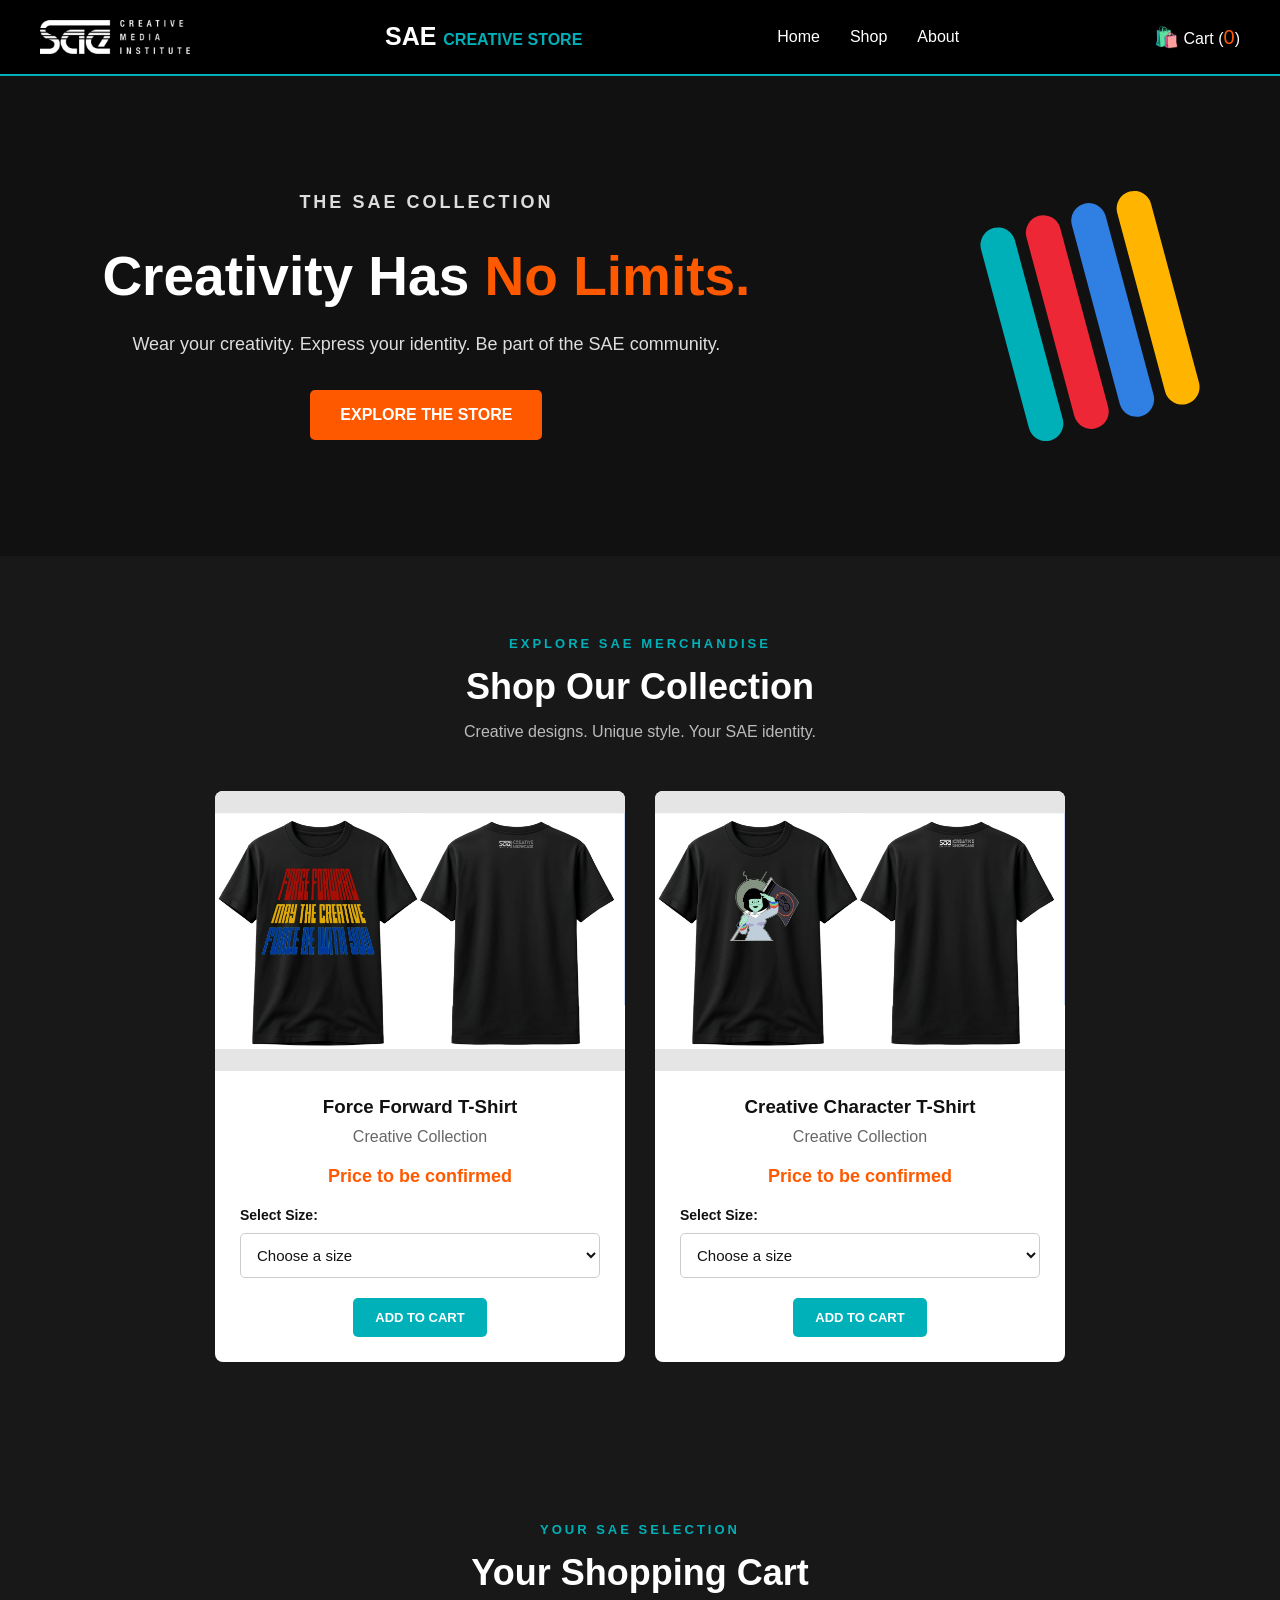
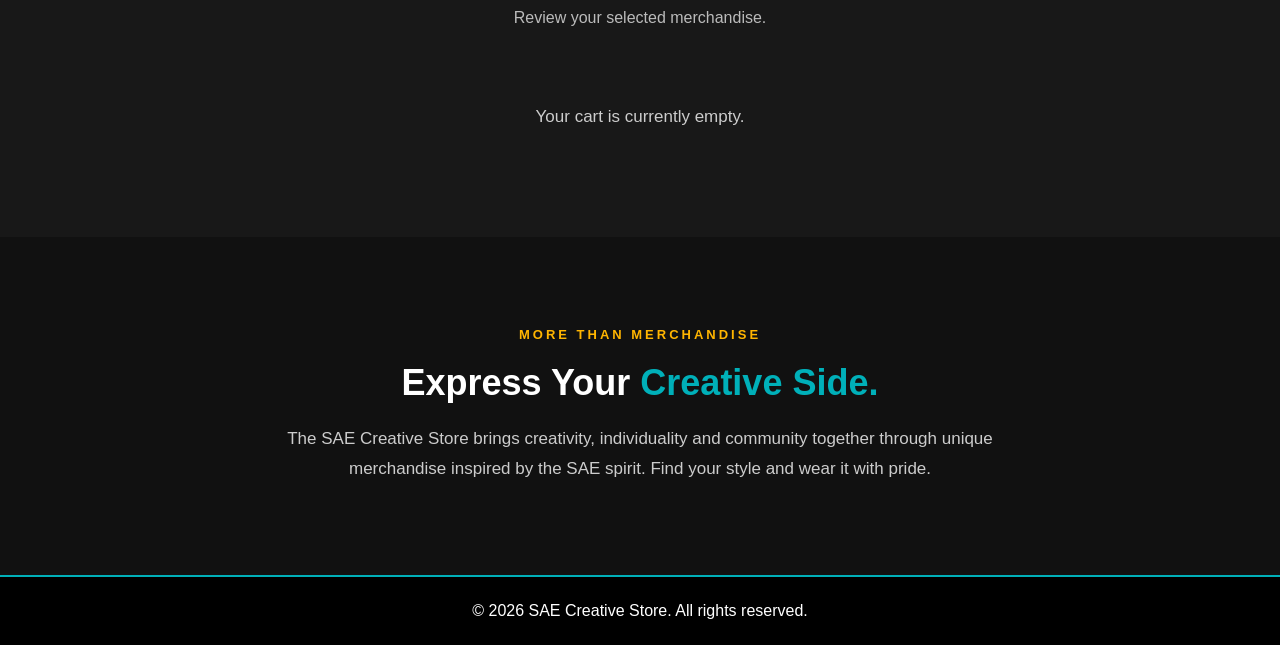
==== index.html @ e071b176 "Initial commit" ====
<!DOCTYPE html>
<html lang="en">
<head>
    <meta charset="UTF-8">
    <meta name="viewport" content="width=device-width, initial-scale=1.0">

    <title>SAE Creative Store</title>

    <link rel="stylesheet" href="style.css">
</head>

<body>

    
<header>
    <nav class="navbar">
        <img src="images/sae-logo.png" alt="SAE Institute Logo" class="sae-logo">

        <h1 class="logo">SAE <span>CREATIVE STORE</span></h1>

        <ul class="nav-links">
            <li><a href="#home">Home</a></li>
            <li><a href="#shop">Shop</a></li>
            <li><a href="#about">About</a></li>
        </ul>

        <div class="cart">
    <span>🛍️</span>
    <span>Cart (<span id="cart-count">0</span>)</span>
</div>

    </nav>
</header>


    <main>
                   
<section class="hero" id="home">

    <div class="hero-content">

        <p class="hero-tagline">THE SAE COLLECTION</p>

        <h2>Creativity Has <span>No Limits.</span></h2>

        <p class="hero-description">
            Wear your creativity. Express your identity.
            Be part of the SAE community.
        </p>

        <a href="#shop" class="shop-button">EXPLORE THE STORE</a>

    </div>

    <div class="hero-decoration">
        <div class="colour-block teal"></div>
        <div class="colour-block red"></div>
        <div class="colour-block blue"></div>
        <div class="colour-block yellow"></div>
    </div>

</section>


<section class="shop-section" id="shop">

    <div class="section-heading">
        <p>EXPLORE SAE MERCHANDISE</p>
        <h2>Shop Our Collection</h2>
        <span>Creative designs. Unique style. Your SAE identity.</span>
    </div>

    <div class="product-container">

        <div class="product-card">
            <div class="product-image">
                <img src="images/IMG-20261116-WA0070.jpg"
            alt="SAE Force Forward T-shirt front and back">
        </div>
            <div class="product-info">
                <h3>Force Forward T-Shirt</h3>
                <p>Creative Collection</p>
                <p class="product-price">Price to be confirmed</p>
                
        <label for="force-size">Select Size:</label>
        <select id="force-size" class="size-select">
    <option value="">Choose a size</option>
    <option value="XS">XS</option>
    <option value="S">S</option>
    <option value="M">M</option>
    <option value="L">L</option>
    <option value="XL">XL</option>
    <option value="XXL">XXL</option>
</select>

                <button class="product-button add-to-cart" data-product="Force Forward T-Shirt" data-price="250">
    ADD TO CART
</button>
                
             </div>
             
        </div>

        <div class="product-card">
           <div class="product-image">
             <img src="images/IMG-20261116-WA0068.jpg"
     alt="SAE Creative Character T-shirt front and back">
            </div>
            <div class="product-info">
                <h3>Creative Character T-Shirt</h3>
                <p>Creative Collection</p>
                <p class="product-price">Price to be confirmed</p>
                <label for="character-size">Select Size:</label>
<select id="character-size" class="size-select">
    <option value="">Choose a size</option>
    <option value="XS">XS</option>
    <option value="S">S</option>
    <option value="M">M</option>
    <option value="L">L</option>
    <option value="XL">XL</option>
    <option value="XXL">XXL</option>
</select>
    <button class="product-button add-to-cart" data-product="Creative Character T-Shirt" data-price="250">
    ADD TO CART
</button>
               
            </div>
        </div>

    </div>

</section>
<!-- Shopping Cart Section -->
<section class="cart-section" id="shopping-cart">

    <div class="section-heading">
        <p>YOUR SAE SELECTION</p>
        <h2>Your Shopping Cart</h2>
        <span>Review your selected merchandise.</span>
    </div>

    <div id="cart-items">
        <p class="empty-cart">Your cart is currently empty.</p>
    </div>

</section>

<section class="about-section" id="about">

    <div class="about-content">

        <p class="about-tagline">MORE THAN MERCHANDISE</p>

        <h2>Express Your <span>Creative Side.</span></h2>

        <p>
            The SAE Creative Store brings creativity,
            individuality and community together through
            unique merchandise inspired by the SAE spirit.
            Find your style and wear it with pride.
        </p>

    </div>

</section>

       </main>

    <footer>
        <p>&copy; 2026 SAE Creative Store. All rights reserved.</p>
    </footer>

    <script src="script.js"></script>

</body>
</html>
---- style.css ----
/* General page styling */
* {
    margin: 0;
    padding: 0;
    box-sizing: border-box;
}

body {
    background-color: #111111;
    color: #FFFFFF;
    font-family: Arial, sans-serif;
}

/* Website header */

/* Website navigation */
header {
    background-color: #000000;
    padding: 20px 40px;
    border-bottom: 2px solid #00b0b9;
}

.navbar {
    display: flex;
    justify-content: space-between;
    align-items: center;
}

.logo {
    color: #FFFFFF;
    font-size: 25px;
}

.logo span {
    color: #00b0b9;
    font-size: 16px;
}

.nav-links {
    display: flex;
    list-style: none;
    gap: 30px;
}

.nav-links a {
    color: #FFFFFF;
    text-decoration: none;
    font-size: 16px;
}

.nav-links a:hover {
    color: #ffb500;
}

.cart {
    color: #FFFFFF;
    cursor: pointer;
}

.cart span:first-child {
    color: #ff5900;
    font-size: 20px;
}


/* Main welcome section */
.hero {
    text-align: center;
    padding: 100px 20px;
    background-color: #111111;
}

.hero h2 {
    color: #FFFFFF;
    font-size: 42px;
    margin-bottom: 20px;
}

.hero p {
    color: #DDDDDD;
    font-size: 18px;
    margin-bottom: 30px;
}

/* Explore button */
.hero button {
    background-color: #ff5900;
    color: #FFFFFF;
    border: none;
    padding: 15px 30px;
    font-size: 16px;
    font-weight: bold;
    cursor: pointer;
    border-radius: 5px;
}

.hero button:hover {
    background-color: #ffb500;
    color: #111111;
}

/* Website footer */
footer {
    background-color: #000000;
    color: #FFFFFF;
    text-align: center;
    padding: 25px;
    border-top: 2px solid #00b0b9;
}

/* Hero banner */
.hero {
    min-height: 480px;
    display: flex;
    align-items: center;
    justify-content: space-between;
    padding: 80px 8%;
    background-color: #111111;
    overflow: hidden;
}

.hero-content {
    max-width: 650px;
    z-index: 1;
}

.hero-tagline {
    color: #00b0b9;
    font-weight: bold;
    letter-spacing: 3px;
    margin-bottom: 20px;
}

.hero h2 {
    font-size: 55px;
    line-height: 1.2;
    margin-bottom: 20px;
}

.hero h2 span {
    color: #ff5900;
}

.hero-description {
    color: #DDDDDD;
    font-size: 18px;
    line-height: 1.7;
    margin-bottom: 30px;
}

.shop-button {
    display: inline-block;
    background-color: #ff5900;
    color: #FFFFFF;
    text-decoration: none;
    padding: 16px 30px;
    border-radius: 5px;
    font-weight: bold;
    transition: 0.3s;
}

.shop-button:hover {
    background-color: #ffb500;
    color: #111111;
}

/* SAE colour decorations */
.hero-decoration {
    display: flex;
    gap: 12px;
    transform: rotate(-15deg);
}

.colour-block {
    width: 35px;
    height: 220px;
    border-radius: 20px;
}

.teal {
    background-color: #00b0b9;
}

.red {
    background-color: #ee2737;
}

.blue {
    background-color: #307fe2;
}

.yellow {
    background-color: #ffb500;
}

/* Shop collection section */
.shop-section {
    background-color: #181818;
    padding: 80px 8%;
}

.section-heading {
    text-align: center;
    margin-bottom: 50px;
}

.section-heading p {
    color: #00b0b9;
    font-size: 13px;
    font-weight: bold;
    letter-spacing: 3px;
    margin-bottom: 15px;
}

.section-heading h2 {
    color: #FFFFFF;
    font-size: 36px;
    margin-bottom: 15px;
}

.section-heading span {
    color: #BBBBBB;
}

/* Product layout */
.product-container {
    display: grid;
    grid-template-columns: repeat(2, 1fr);
    gap: 30px;
    max-width: 850px;
    margin: auto;
}

.product-card {
    background-color: #FFFFFF;
    border-radius: 8px;
    overflow: hidden;
    text-align: center;
    transition: transform 0.3s ease, box-shadow 0.3s ease;
}

.product-card:hover {
    transform: translateY(-8px);
    box-shadow: 0 12px 25px rgba(0, 177, 186, 0.2);
}

.product-image {
    background-color: #E5E5E5;
    height: 280px;
    display: flex;
    justify-content: center;
    align-items: center;
    color: #555555;
    font-weight: bold;
}

.product-info {
    padding: 25px;
}

.product-info h3 {
    color: #111111;
    margin-bottom: 10px;
}

.product-info p {
    color: #666666;
    margin-bottom: 20px;
}

.product-info .product-price {
    color: #ff5900;
    font-size: 18px;
    font-weight: bold;
    margin-bottom: 20px;
}

.product-button {
    display: inline-block;
    background-color: #00b1ba;
    color: #FFFFFF;
    padding: 12px 22px;
    text-decoration: none;
    border-radius: 5px;
    font-weight: bold;
    font-size: 13px;
    border: none;
    cursor: pointer;
}

.product-button:hover {
    background-color: #307fe2;
}

/* About section */
.about-section {
    background-color: #111111;
    padding: 90px 20px;
    text-align: center;
}

.about-content {
    max-width: 750px;
    margin: auto;
}

.about-tagline {
    color: #ffb500;
    font-size: 13px;
    font-weight: bold;
    letter-spacing: 3px;
    margin-bottom: 20px;
}

.about-content h2 {
    color: #FFFFFF;
    font-size: 36px;
    margin-bottom: 20px;
}

.about-content h2 span {
    color: #00b0b9;
}

.about-content p:last-child {
    color: #CCCCCC;
    font-size: 17px;
    line-height: 1.8;
}

/* Responsive design for tablets and mobile phones */

@media (max-width: 768px) {

    /* Navigation */
    header {
        padding: 20px;
    }

    .navbar {
        flex-direction: column;
        gap: 20px;
    }

    .nav-links {
        gap: 20px;
        flex-wrap: wrap;
        justify-content: center;
    }

    /* Welcome banner */
    .hero {
        flex-direction: column;
        text-align: center;
        padding: 60px 20px;
        gap: 40px;
    }

    .hero h2 {
        font-size: 38px;
    }

    .hero-decoration {
        transform: scale(0.7) rotate(-15deg);
    }

    /* Product collection */
    .product-container {
        grid-template-columns: 1fr;
        max-width: 450px;
    }

    .shop-section {
        padding: 60px 20px;
    }

    .section-heading h2 {
        font-size: 30px;
    }

    /* About section */
    .about-section {
        padding: 60px 20px;
    }

    .about-content h2 {
        font-size: 30px;
    }
}


/* Product photograph styling */
.product-image {
    overflow: hidden;
}

.product-image img {
    width: 100%;
    height: 100%;
    object-fit: contain;
    display: block;
    transition: transform 0.4s ease;
}

.product-card:hover .product-image img {
    transform: scale(1.05);
}
/* Product size selection */
.size-select {
    display: block;
    width: 100%;
    padding: 12px;
    margin-top: 10px;
    margin-bottom: 20px;
    border: 1px solid #CCCCCC;
    border-radius: 5px;
    background-color: #FFFFFF;
    color: #111111;
    font-size: 15px;
    cursor: pointer;
}

.product-info label {
    display: block;
    color: #111111;
    font-size: 14px;
    font-weight: bold;
    text-align: left;
}
/* Shopping Cart Section */
.cart-section {
    background-color: #181818;
    padding: 80px 8%;
    text-align: center;
}

#cart-items {
    max-width: 850px;
    margin: 0 auto;
}

.empty-cart {
    color: #CCCCCC;
    font-size: 17px;
    padding: 30px;
    text-align: center;
}

.cart-item {
    background-color: #FFFFFF;
    color: #111111;
    padding: 30px;
    margin: 0 auto 15px;
    border-radius: 8px;
    text-align: left;
    max-width: 750px;
    border-left: 5px solid #00b0b9;
}

.cart-item h3 {
    color: #00b0b9;
    margin-bottom: 12px;
}

.cart-item p {
    color: #555555;
    margin-bottom: 8px;
}
/* Shopping Cart Total */
.cart-total {
    max-width: 750px;
    margin: 25px auto 0;
    padding: 25px;
    background-color: #111111;
    border-left: 5px solid #ff5900;
    border-radius: 6px;
    text-align: center;
}

.cart-total h3 {
    color: #ff5900;
    font-size: 25px;
    font-weight: bold;
}
/* Quantity Controls */
.quantity-controls {
    display: flex;
    align-items: center;
    gap: 12px;
    margin: 15px 0;
}

.quantity-controls button {
    background-color: #00b0b9;
    color: #FFFFFF;
    border: none;
    padding: 8px 14px;
    border-radius: 4px;
    cursor: pointer;
    font-size: 18px;
}

/* Remove Button */
.remove-item {
    background-color: #00b0b9;
    color: #FFFFFF;
    border: none;
    padding: 10px 18px;
    border-radius: 4px;
    cursor: pointer;
    font-weight: bold;
}
/* Mobile Cart Styling */
@media (max-width: 600px) {
    .cart-section {
        padding: 50px 5%;
    }

    .cart-item {
        padding: 20px;
    }

    .quantity-controls {
        flex-wrap: wrap;
    }

    .cart-total {
        padding: 20px;
    }

    .cart-total h3 {
        font-size: 21px;
    }
}
/* Checkout Button */
.checkout-button {
    background-color: #ff5900;
    color: #FFFFFF;
    border: none;
    padding: 15px 30px;
    margin-top: 20px;
    border-radius: 5px;
    font-size: 16px;
    font-weight: bold;
    cursor: pointer;
    transition: background-color 0.3s ease;
}

.checkout-button:hover {
    background-color: #ee2737;
}
/* Checkout Page */
.checkout-section {
    max-width: 800px;
    margin: 50px auto;
    padding: 40px;
    background-color: #181818;
    border-radius: 8px;
}

.checkout-section h2 {
    color: #ff5900;
    text-align: center;
    margin-bottom: 15px;
}

.checkout-section > p {
    color: #CCCCCC;
    text-align: center;
    margin-bottom: 35px;
}

#checkout-form h3 {
    color: #00b0b9;
    margin-bottom: 20px;
}

#checkout-form label {
    display: block;
    color: #FFFFFF;
    margin-bottom: 8px;
}

#checkout-form input {
    width: 100%;
    padding: 13px;
    margin-bottom: 22px;
    border: 1px solid #555555;
    border-radius: 5px;
    background-color: #FFFFFF;
    color: #111111;
    font-size: 16px;
    box-sizing: border-box;
}
#checkout-form select {
    width: 100%;
    padding: 13px;
    margin-bottom: 22px;
    border: 1px solid #555555;
    border-radius: 5px;
    background-color: #FFFFFF;
    color: #111111;
    font-size: 16px;
    box-sizing: border-box;
}
/* Order Summary */
.order-summary {
    background-color: #111111;
    padding: 25px;
    margin-top: 35px;
    border-left: 5px solid #00b0b9;
    border-radius: 6px;
}

.order-summary h3 {
    color: #ff5900;
    margin-bottom: 20px;
}

#checkout-items p {
    color: #FFFFFF;
    padding: 12px 0;
    border-bottom: 1px solid #444444;
    line-height: 1.6;
}

#checkout-total {
    text-align: right;
    margin-top: 25px;
    color: #00b0b9;
}
/* Place Order Button */
.place-order-button {
    display: block;
    width: 100%;
    background-color: #ff5900;
    color: #FFFFFF;
    border: none;
    padding: 16px;
    margin-top: 25px;
    border-radius: 5px;
    font-size: 17px;
    font-weight: bold;
    cursor: pointer;
    transition: background-color 0.3s ease;
}

.place-order-button:hover {
    background-color: #ee2737;
}
/* Back to Store Link */
.back-to-store {
    display: inline-block;
    color: #00b0b9;
    text-decoration: none;
    font-weight: bold;
    margin-bottom: 25px;
    transition: color 0.3s ease;
}

.back-to-store:hover {
    color: #ff5900;
    text-decoration: underline;
}
/* Mobile Checkout Styling */
@media (max-width: 600px) {

    .checkout-section {
        margin: 25px 5%;
        padding: 25px 18px;
    }

    .checkout-section h2 {
        font-size: 25px;
    }

    .checkout-section > p {
        font-size: 14px;
    }

    #checkout-form h3 {
        font-size: 19px;
    }

    #checkout-items p {
        font-size: 14px;
        overflow-wrap: anywhere;
    }

    #checkout-total {
        font-size: 20px;
    }

    .place-order-button {
        padding: 14px;
        font-size: 16px;
    }
}
/* Order Confirmation Page */
.confirmation-section {
    max-width: 750px;
    margin: 80px auto;
    padding: 50px 35px;
    background-color: #181818;
    border-radius: 8px;
    text-align: center;
    border-top: 5px solid #00b0b9;
}

.confirmation-section h2 {
    color: #ff5900;
    font-size: 30px;
    margin-bottom: 25px;
}

.confirmation-message {
    color: #FFFFFF;
    font-size: 20px;
    margin-bottom: 20px;
}

.confirmation-section p {
    color: #CCCCCC;
    line-height: 1.7;
}

/* Confirmed Order Summary */
.confirmed-order {
    background-color: #111111;
    padding: 25px;
    margin-top: 35px;
    border-left: 5px solid #00b0b9;
    border-radius: 6px;
    text-align: left;
}

.confirmed-order h3 {
    color: #ff5900;
    margin-bottom: 20px;
}

#confirmed-items p {
    color: #FFFFFF;
    padding: 12px 0;
    border-bottom: 1px solid #444444;
    line-height: 1.6;
}

#confirmed-total {
    text-align: right;
    margin-top: 25px;
    color: #00b0b9;
}
/* SAE Institute Logo */
.sae-logo {
    width: 150px;
    height: auto;
    display: block;
}
/* Shared header branding */
.header-brand {
    display: flex;
    align-items: center;
    justify-content: flex-start;
    gap: 30px;
    text-align: left;
}

.header-brand .sae-logo {
    width: 130px;
    height: auto;
    flex-shrink: 0;
}

.header-brand h1 {
    margin-bottom: 8px;
}

.header-brand p {
    margin: 0;
}
.header-brand > div {
    flex: 1;
    text-align: center;
}
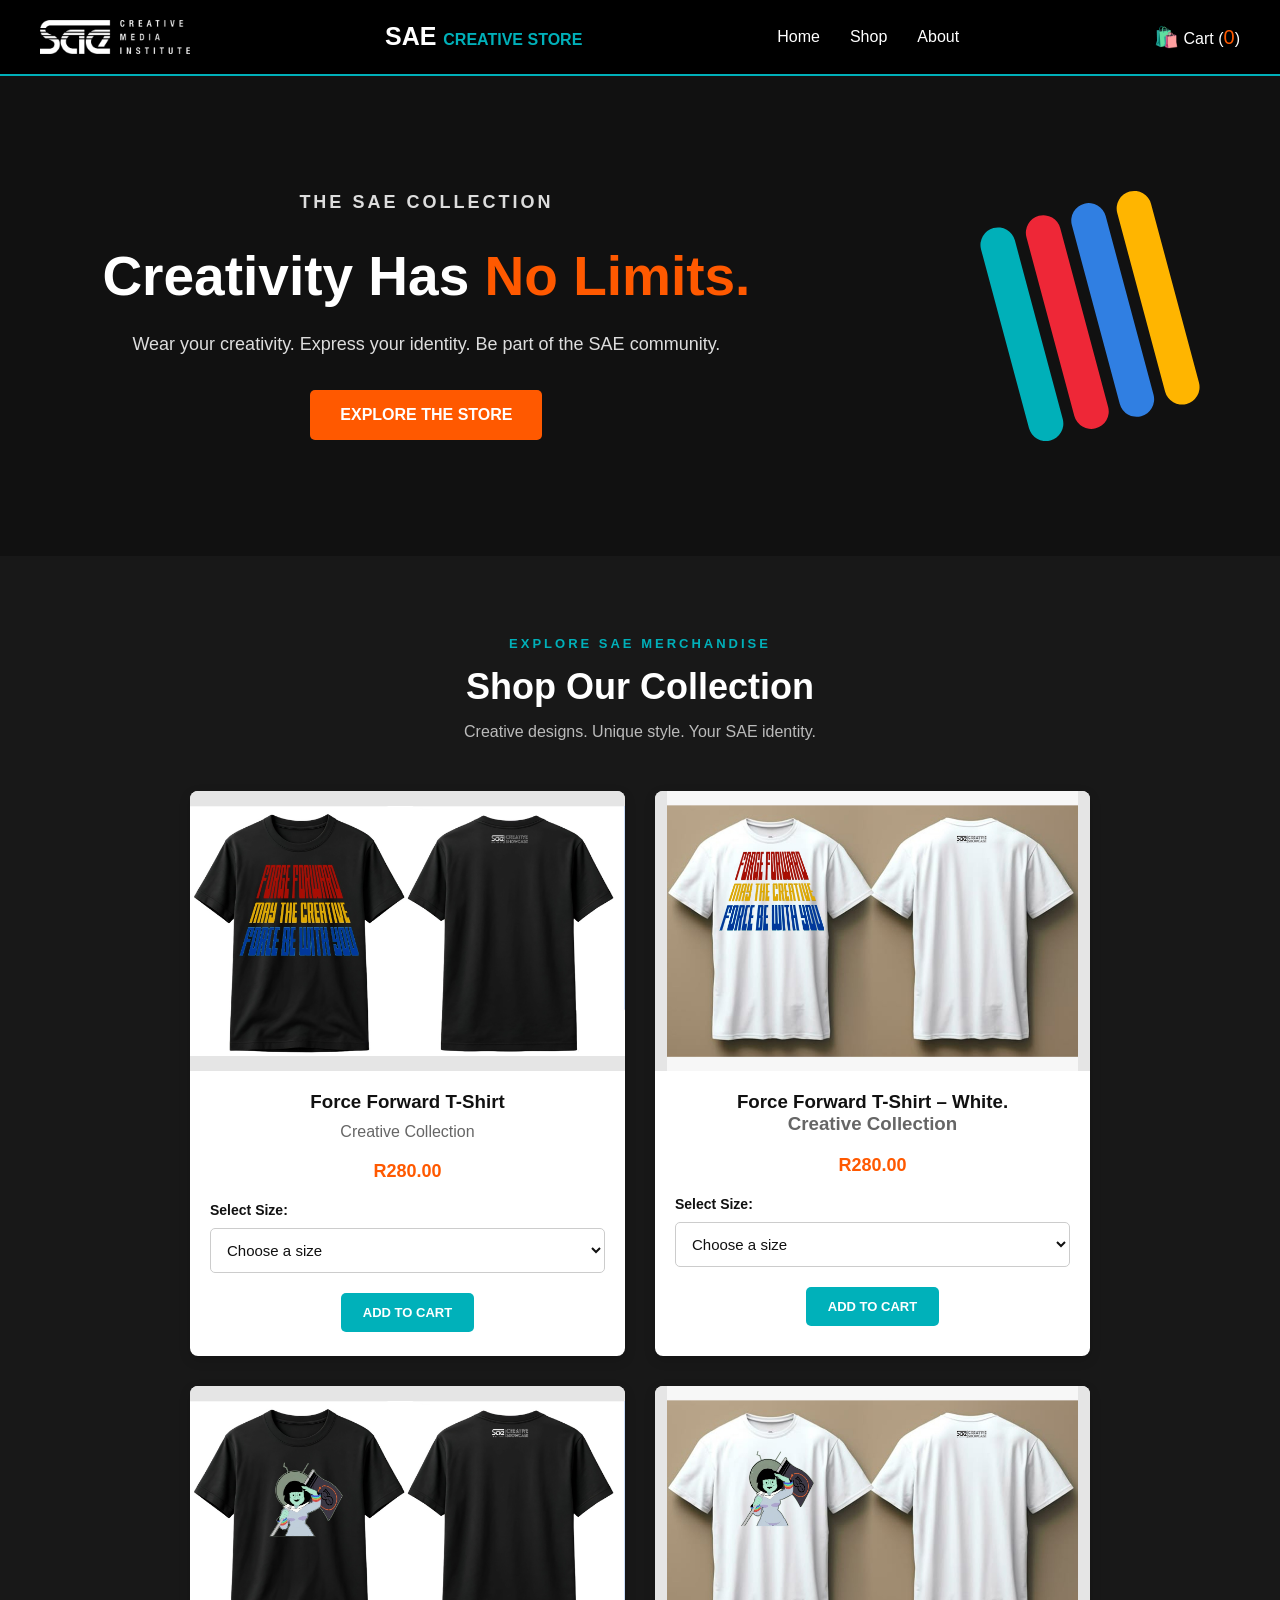
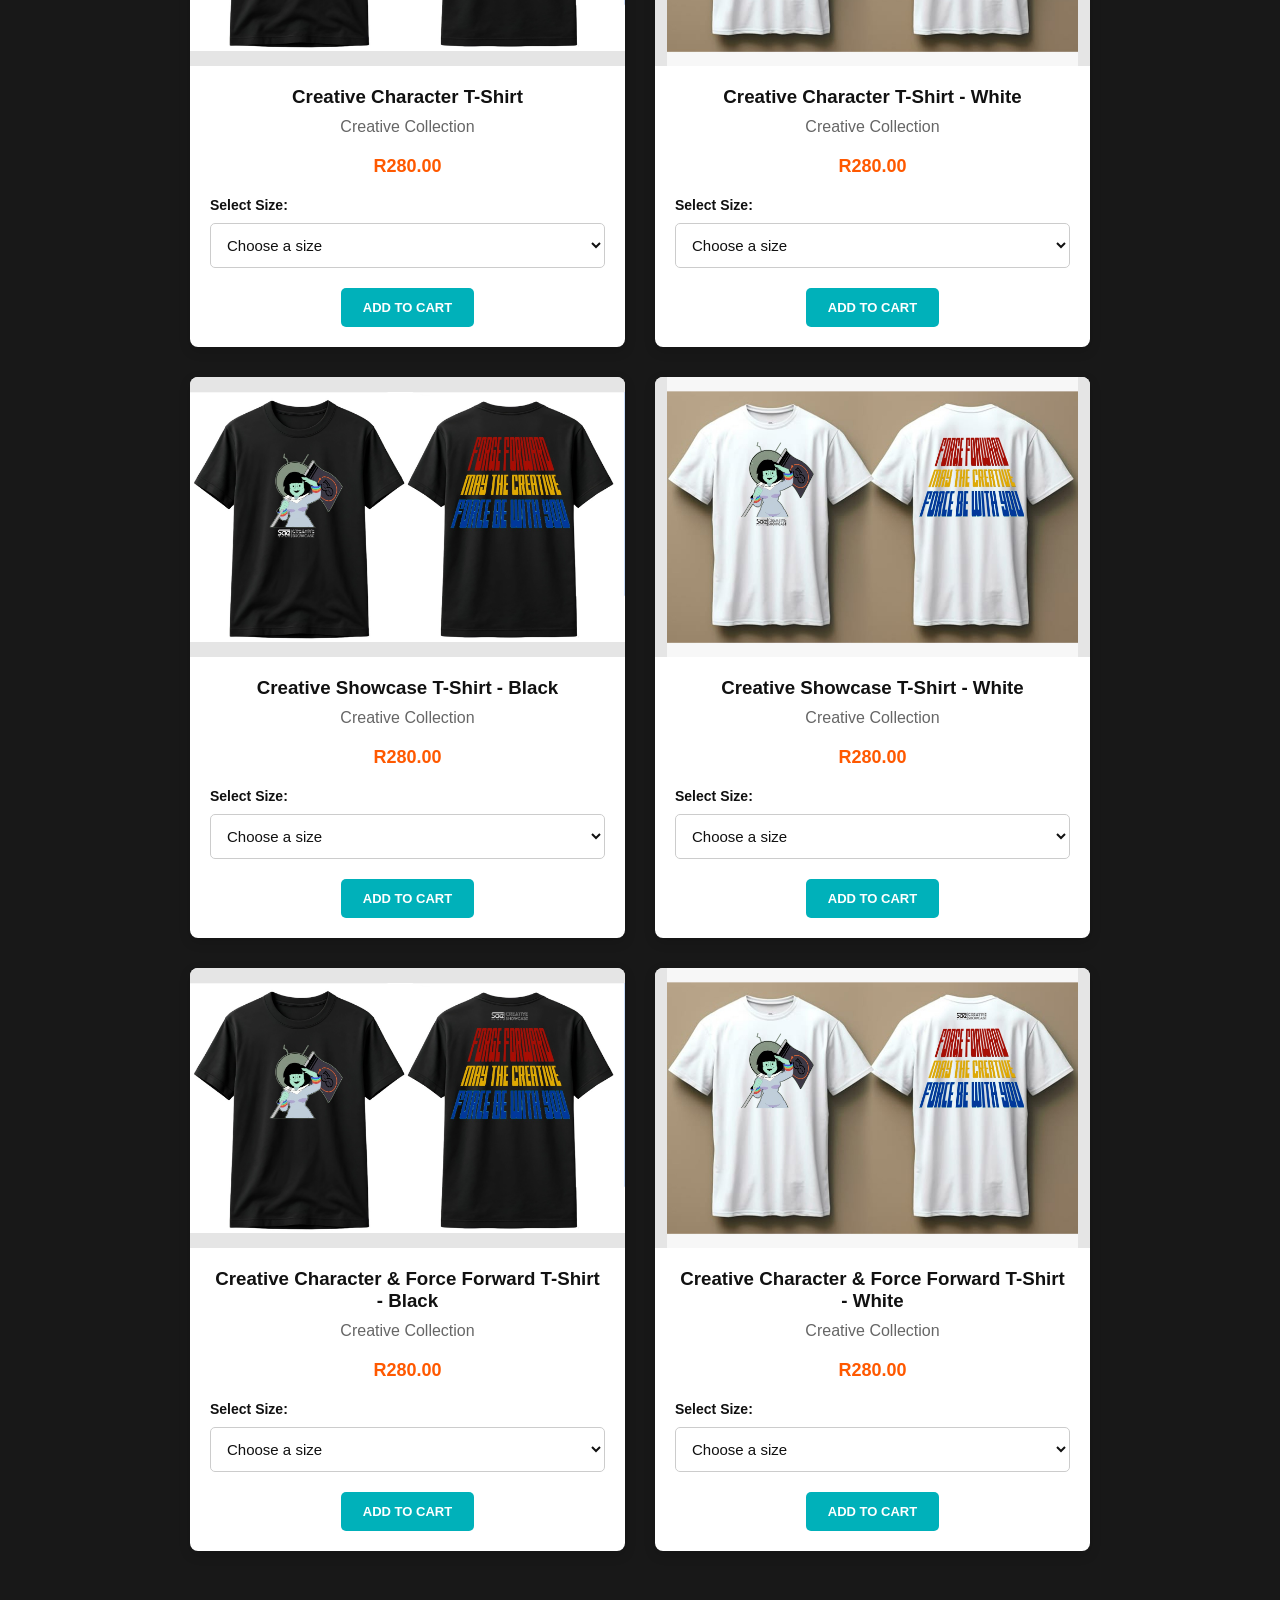
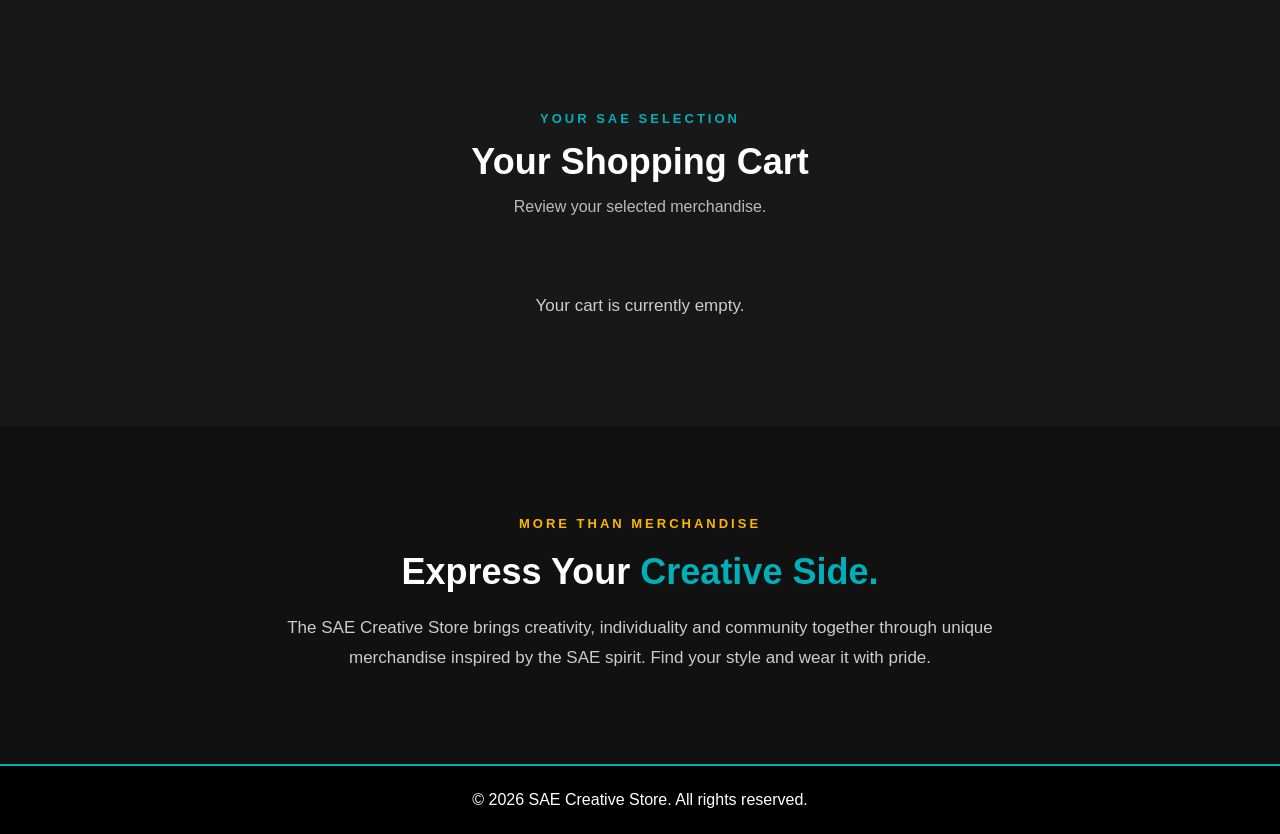
==== commit 95b8eaf4: "Update store products and layout" ====
--- a/index.html
+++ b/index.html
@@ -81,7 +81,7 @@
             <div class="product-info">
                 <h3>Force Forward T-Shirt</h3>
                 <p>Creative Collection</p>
-                <p class="product-price">Price to be confirmed</p>
+                <p class="product-price">R280.00</p>
                 
         <label for="force-size">Select Size:</label>
         <select id="force-size" class="size-select">
@@ -94,7 +94,7 @@
     <option value="XXL">XXL</option>
 </select>
 
-                <button class="product-button add-to-cart" data-product="Force Forward T-Shirt" data-price="250">
+                <button class="product-button add-to-cart" data-product="Force Forward T-Shirt" data-price="280">
     ADD TO CART
 </button>
                 
@@ -103,6 +103,39 @@
         </div>
 
         <div class="product-card">
+            <div class="product-image">
+                <img src="images/force-forward-white.jpg"
+            alt="SAE Force Forward T-shirt white front and back">
+            </div>
+
+            <div class="product-info">
+                <h3>Force Forward T-Shirt – White.
+                <p>Creative Collection</p>
+                <p class="product-price">R280.00</p>
+                
+        <label for="force-white-size">Select Size:</label>
+<select id="force-white-size" class="size-select">
+    <option value="">Choose a size</option>
+    <option value="XS">XS</option>
+    <option value="S">S</option>
+    <option value="M">M</option>
+    <option value="L">L</option>
+    <option value="XL">XL</option>
+    <option value="XXL">XXL</option>
+</select>
+
+               <button class="product-button add-to-cart"
+    data-product="Force Forward T-Shirt - White"
+    data-price="280">
+    ADD TO CART
+</button>
+                
+             </div>
+             
+        </div>
+
+
+        <div class="product-card">
            <div class="product-image">
              <img src="images/IMG-20261116-WA0068.jpg"
      alt="SAE Creative Character T-shirt front and back">
@@ -110,7 +143,7 @@
             <div class="product-info">
                 <h3>Creative Character T-Shirt</h3>
                 <p>Creative Collection</p>
-                <p class="product-price">Price to be confirmed</p>
+                <p class="product-price">R280.00</p>
                 <label for="character-size">Select Size:</label>
 <select id="character-size" class="size-select">
     <option value="">Choose a size</option>
@@ -121,7 +154,147 @@
     <option value="XL">XL</option>
     <option value="XXL">XXL</option>
 </select>
-    <button class="product-button add-to-cart" data-product="Creative Character T-Shirt" data-price="250">
+    <button class="product-button add-to-cart" data-product="Creative Character T-Shirt" data-price="280">
+    ADD TO CART
+</button>
+               
+            </div>
+        </div>
+
+        <div class="product-card">
+           <div class="product-image">
+             <img src="images/creative-character-white.jpg"
+     alt="SAE Creative Character T-shirt white front and back">
+            </div>
+            <div class="product-info">
+                <h3>Creative Character T-Shirt - White</h3>
+                <p>Creative Collection</p>
+                <p class="product-price">R280.00</p>
+               <label for="character-white-size">Select Size:</label>
+<select id="character-white-size" class="size-select">
+    <option value="">Choose a size</option>
+    <option value="XS">XS</option>
+    <option value="S">S</option>
+    <option value="M">M</option>
+    <option value="L">L</option>
+    <option value="XL">XL</option>
+    <option value="XXL">XXL</option>
+</select>
+    <button class="product-button add-to-cart"
+    data-product="Creative Character T-Shirt - White"
+    data-price="280">
+    ADD TO CART
+</button>
+               
+            </div>
+        </div>
+
+        <div class="product-card">
+           <div class="product-image">
+             <img src="images/IMG-20261116-WA0069.jpg"
+     alt="SAE Creative Showcase T-shirt black front and back">
+            </div>
+            <div class="product-info">
+                <h3>Creative Showcase T-Shirt - Black</h3>
+                <p>Creative Collection</p>
+                <p class="product-price">R280.00</p>
+              <label for="showcase-black-size">Select Size:</label>
+<select id="showcase-black-size" class="size-select">
+    <option value="">Choose a size</option>
+    <option value="XS">XS</option>
+    <option value="S">S</option>
+    <option value="M">M</option>
+    <option value="L">L</option>
+    <option value="XL">XL</option>
+    <option value="XXL">XXL</option>
+</select>
+    <button class="product-button add-to-cart"
+    data-product="Creative Showcase T-Shirt - Black"
+    data-price="280">
+    ADD TO CART
+</button>
+               
+            </div>
+        </div>
+
+         <div class="product-card">
+           <div class="product-image">
+             <img src="images/creative-showcase-white.jpg"
+     alt="SAE Creative Showcase T-shirt white front and back">
+            </div>
+            <div class="product-info">
+                <h3>Creative Showcase T-Shirt - White</h3>
+                <p>Creative Collection</p>
+                <p class="product-price">R280.00</p>
+             <label for="showcase-white-size">Select Size:</label>
+<select id="showcase-white-size" class="size-select">
+    <option value="">Choose a size</option>
+    <option value="XS">XS</option>
+    <option value="S">S</option>
+    <option value="M">M</option>
+    <option value="L">L</option>
+    <option value="XL">XL</option>
+    <option value="XXL">XXL</option>
+</select>
+    <button class="product-button add-to-cart"
+    data-product="Creative Showcase T-Shirt - White"
+    data-price="280">
+    ADD TO CART
+</button>
+               
+            </div>
+        </div>
+
+ <div class="product-card">
+           <div class="product-image">
+             <img src="images/IMG-20261116-WA0071.jpg"
+     alt="SAE Creative Character and Force Forward T-shirt black front and back">
+            </div>
+            <div class="product-info">
+                <h3>Creative Character &amp; Force Forward T-Shirt - Black</h3>
+                <p>Creative Collection</p>
+                <p class="product-price">R280.00</p>
+              <label for="character-force-black-size">Select Size:</label>
+<select id="character-force-black-size" class="size-select">
+    <option value="">Choose a size</option>
+    <option value="XS">XS</option>
+    <option value="S">S</option>
+    <option value="M">M</option>
+    <option value="L">L</option>
+    <option value="XL">XL</option>
+    <option value="XXL">XXL</option>
+</select>
+    <button class="product-button add-to-cart"
+    data-product="Creative Character & Force Forward T-Shirt - Black"
+    data-price="280">
+    ADD TO CART
+</button>
+               
+            </div>
+        </div>
+
+        <div class="product-card">
+           <div class="product-image">
+             <img src="images/character-force-white.jpg"
+     alt="SAE Creative Character and Force Forward T-shirt white front and back">
+            </div>
+            <div class="product-info">
+               <h3>Creative Character &amp; Force Forward T-Shirt - White</h3>
+                <p>Creative Collection</p>
+                <p class="product-price">R280.00</p>
+             <label for="character-force-white-size">Select Size:</label>
+<select id="character-force-white-size" class="size-select">
+    <option value="">Choose a size</option>
+    <option value="XS">XS</option>
+    <option value="S">S</option>
+    <option value="M">M</option>
+    <option value="L">L</option>
+    <option value="XL">XL</option>
+    <option value="XXL">XXL</option>
+</select>
+    <button class="product-button add-to-cart"
+    data-product="Creative Character & Force Forward T-Shirt - White"
+    data-price="280">
     ADD TO CART
 </button>
                
--- a/style.css
+++ b/style.css
@@ -228,7 +228,7 @@
     display: grid;
     grid-template-columns: repeat(2, 1fr);
     gap: 30px;
-    max-width: 850px;
+    max-width: 900px;
     margin: auto;
 }
 
@@ -238,6 +238,7 @@
     overflow: hidden;
     text-align: center;
     transition: transform 0.3s ease, box-shadow 0.3s ease;
+    box-shadow: 0 4px 12px rgba(0, 0, 0, 0.15);
 }
 
 .product-card:hover {
@@ -256,7 +257,7 @@
 }
 
 .product-info {
-    padding: 25px;
+    padding: 20px;
 }
 
 .product-info h3 {
@@ -582,7 +583,7 @@
     margin-bottom: 8px;
 }
 
-#checkout-form input {
+#checkout-form input:not([type="radio"]) {
     width: 100%;
     padding: 13px;
     margin-bottom: 22px;
@@ -784,3 +785,19 @@
     flex: 1;
     text-align: center;
 }
+
+/* Payment option alignment */
+.payment-option {
+    display: flex;
+    align-items: center;
+    gap: 10px;
+    margin-bottom: 12px;
+}
+
+.payment-option input[type="radio"] {
+    display: inline-block;
+    width: auto;
+    flex: 0 0 auto;
+    margin: 0;
+    vertical-align: middle;
+}
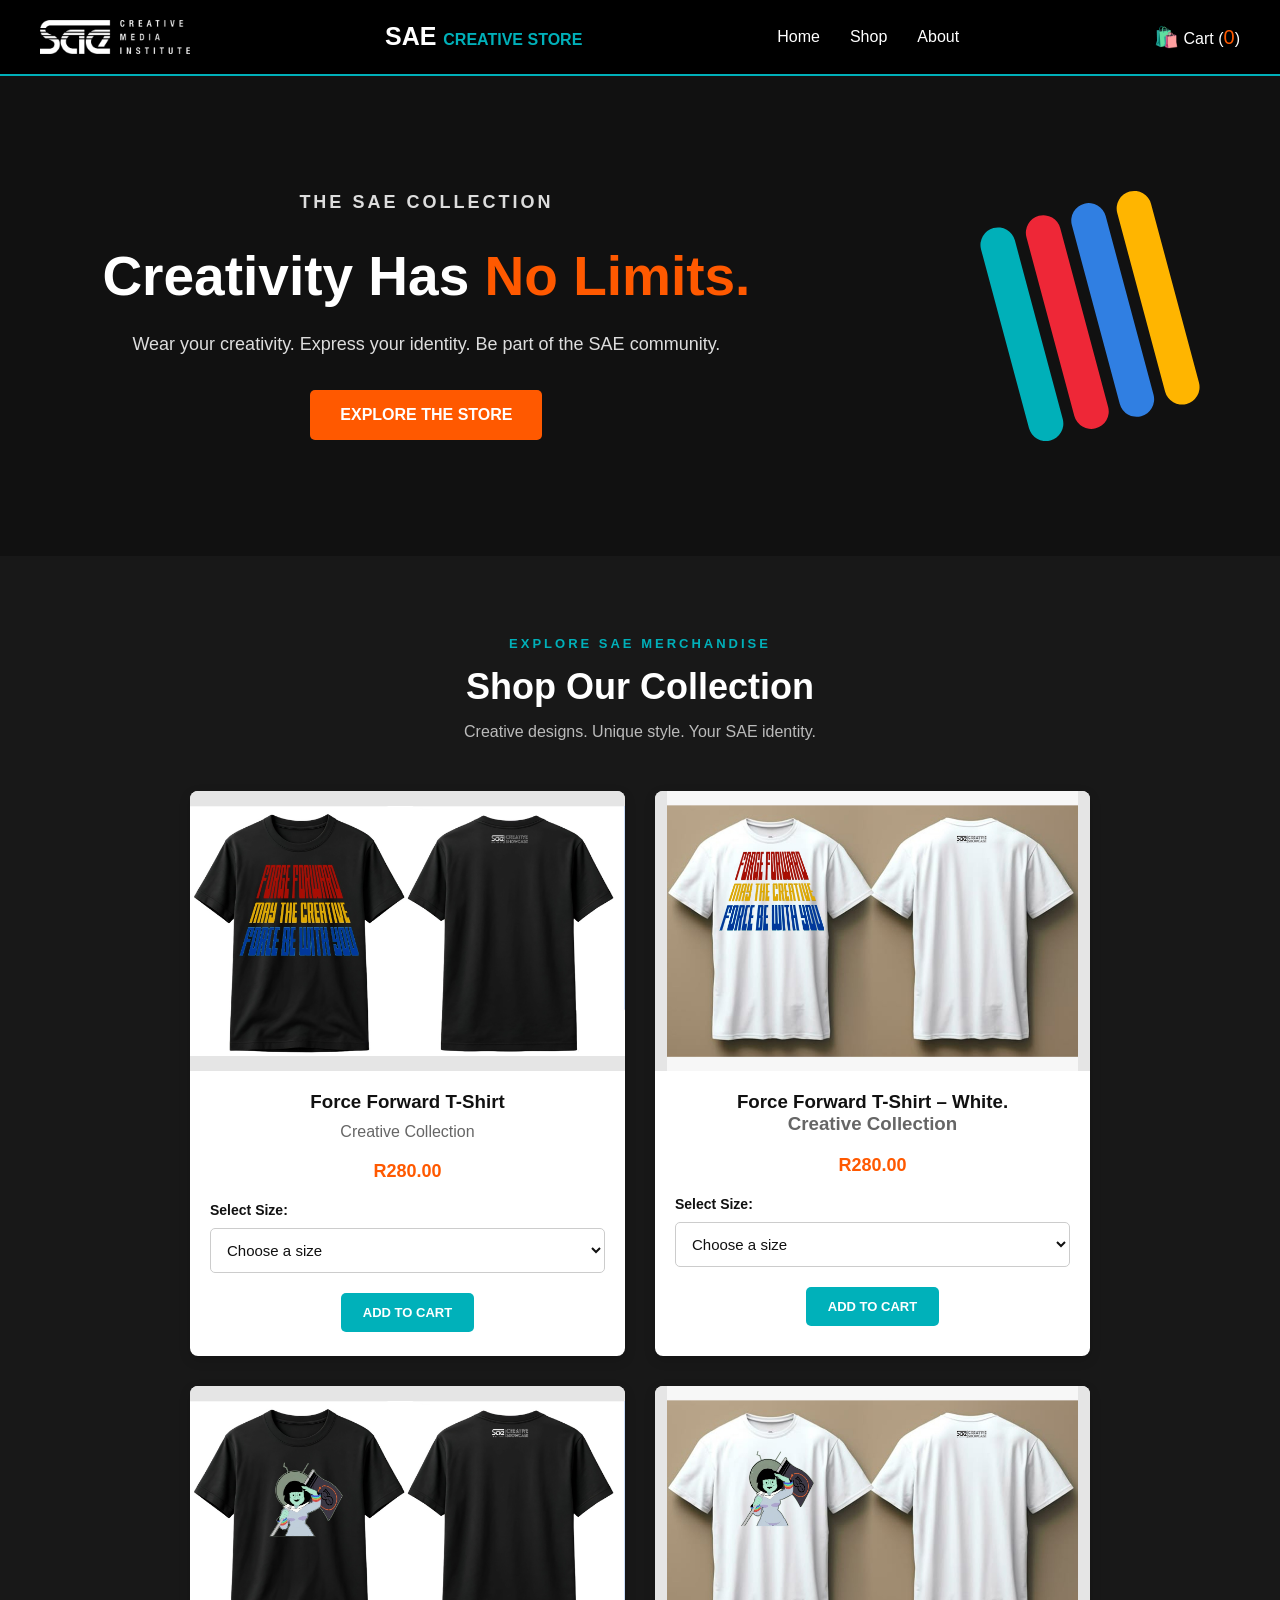
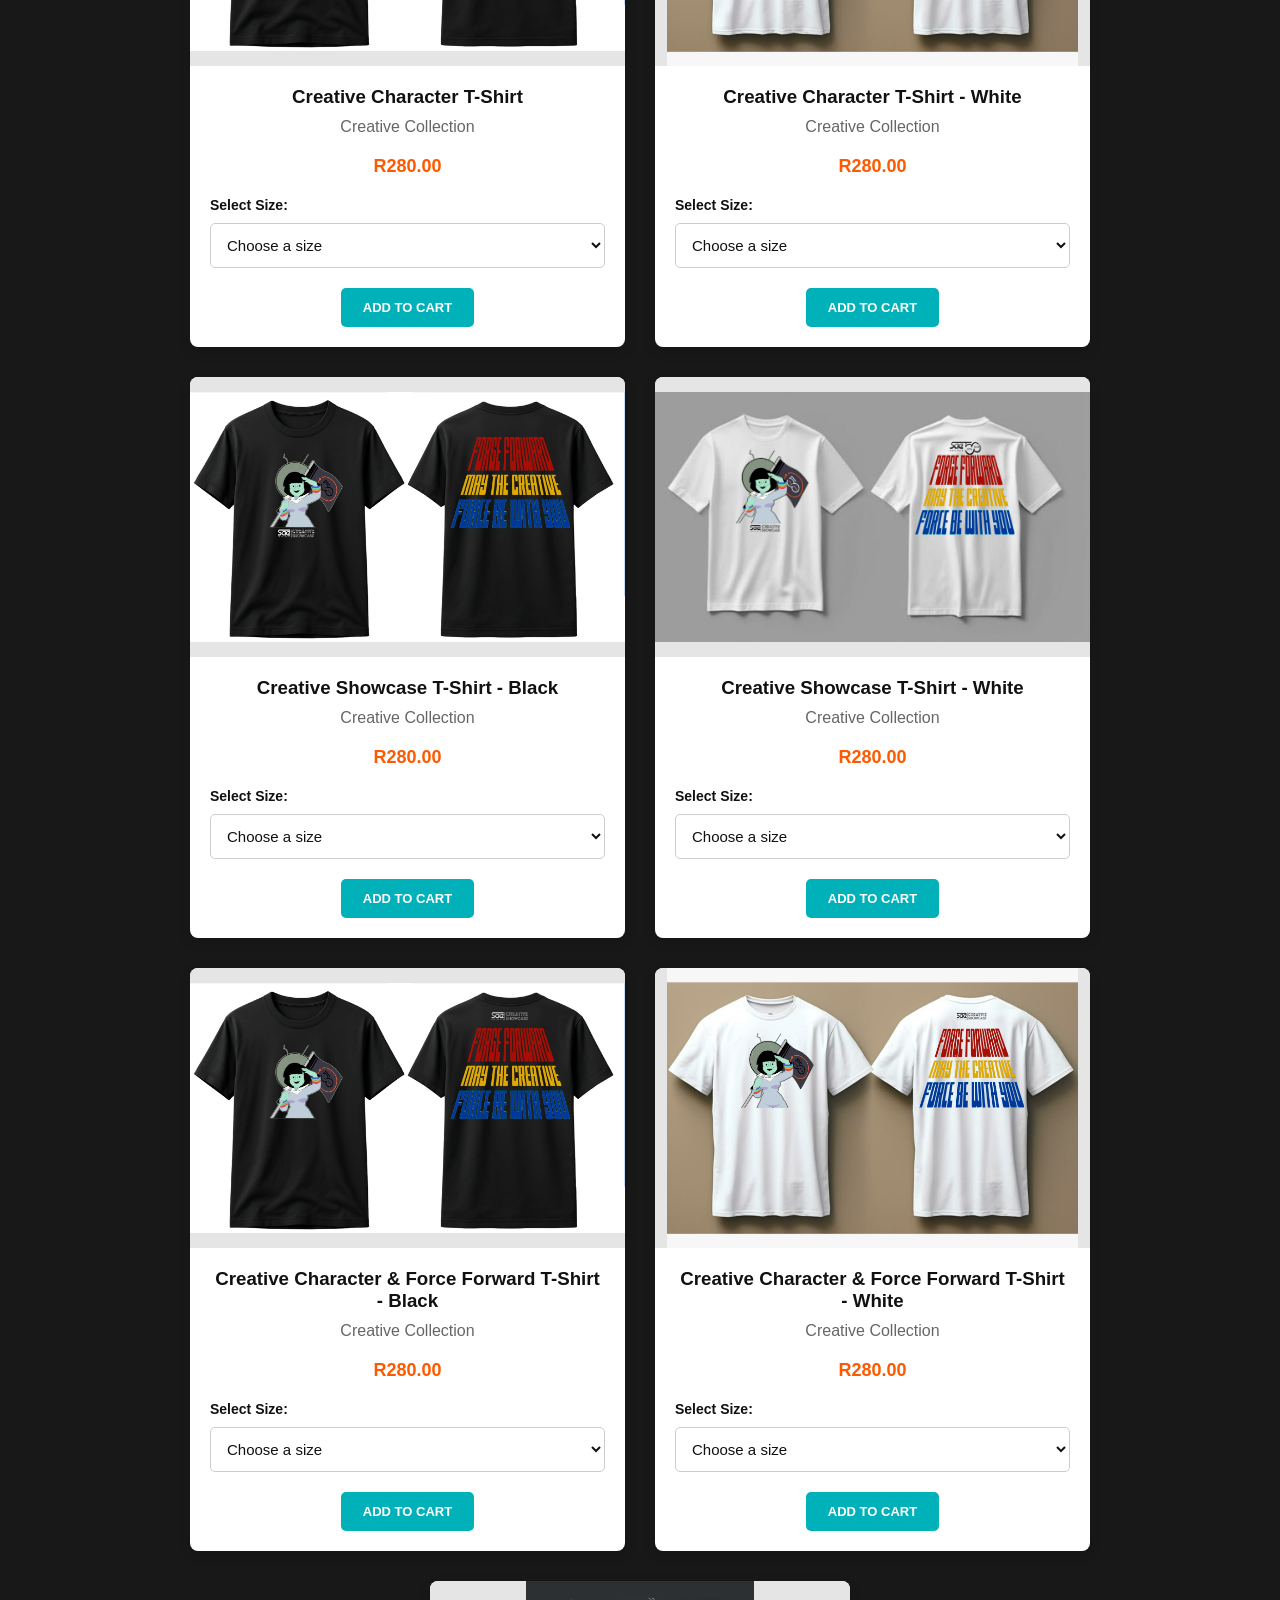
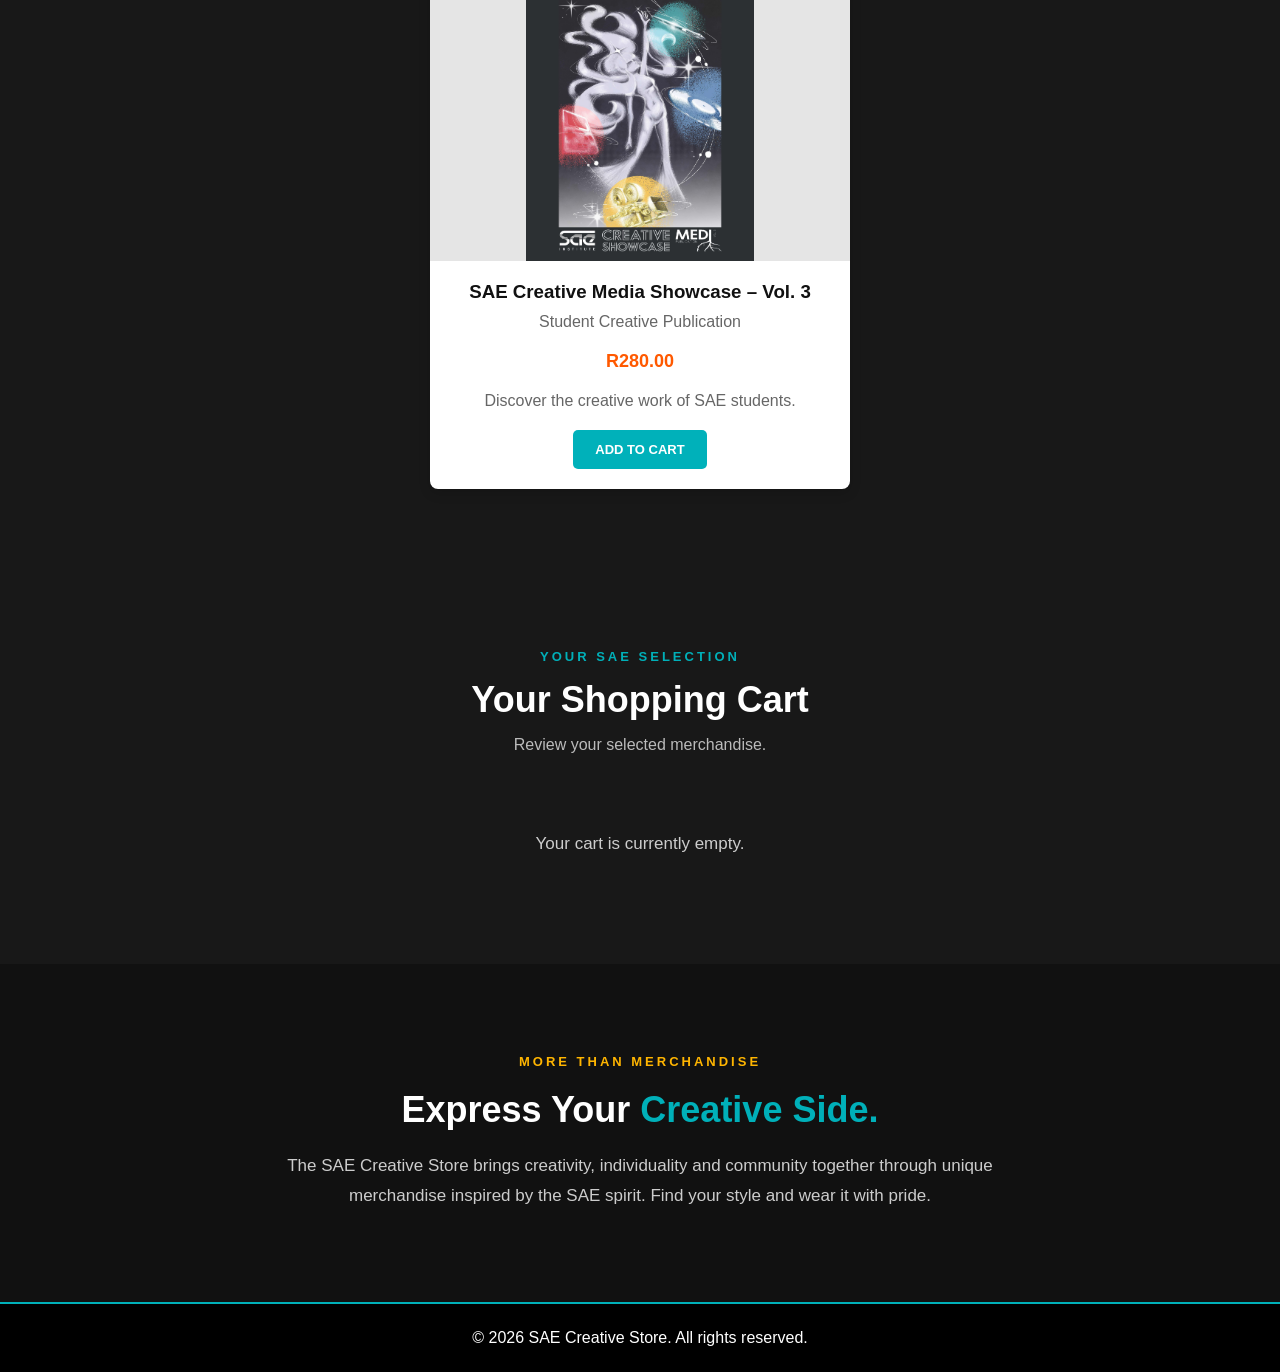
==== commit a3ea7aa9: "Add SAE Creative Media Showcase publication" ====
--- a/index.html
+++ b/index.html
@@ -185,9 +185,9 @@
     data-price="280">
     ADD TO CART
 </button>
-               
-            </div>
-        </div>
+         
+    </div>
+</div>
 
         <div class="product-card">
            <div class="product-image">
@@ -245,7 +245,7 @@
             </div>
         </div>
 
- <div class="product-card">
+          <div class="product-card">
            <div class="product-image">
              <img src="images/IMG-20261116-WA0071.jpg"
      alt="SAE Creative Character and Force Forward T-shirt black front and back">
@@ -298,6 +298,28 @@
     ADD TO CART
 </button>
                
+            </div>
+        </div>
+
+<div class="product-card publication-card">
+    <div class="product-image">
+        <img src="images/sae-showcase-publication.jpg"
+             alt="SAE Creative Media Showcase publication cover">
+    </div>
+
+    <div class="product-info">
+        <h3>SAE Creative Media Showcase – Vol. 3</h3>
+        <p>Student Creative Publication</p>
+        <p class="product-price">R280.00</p>
+
+        <p>Discover the creative work of SAE students.</p>
+
+        <button class="product-button add-to-cart"
+                data-product="SAE Creative Media Showcase – Vol. 3"
+                data-price="280">
+            ADD TO CART
+        </button>
+
             </div>
         </div>
 
--- a/style.css
+++ b/style.css
@@ -801,3 +801,12 @@
     margin: 0;
     vertical-align: middle;
 }
+
+
+/* Featured publication card */
+.publication-card {
+    grid-column: 1 / -1;
+    width: 100%;
+    max-width: 420px;
+    justify-self: center;
+}
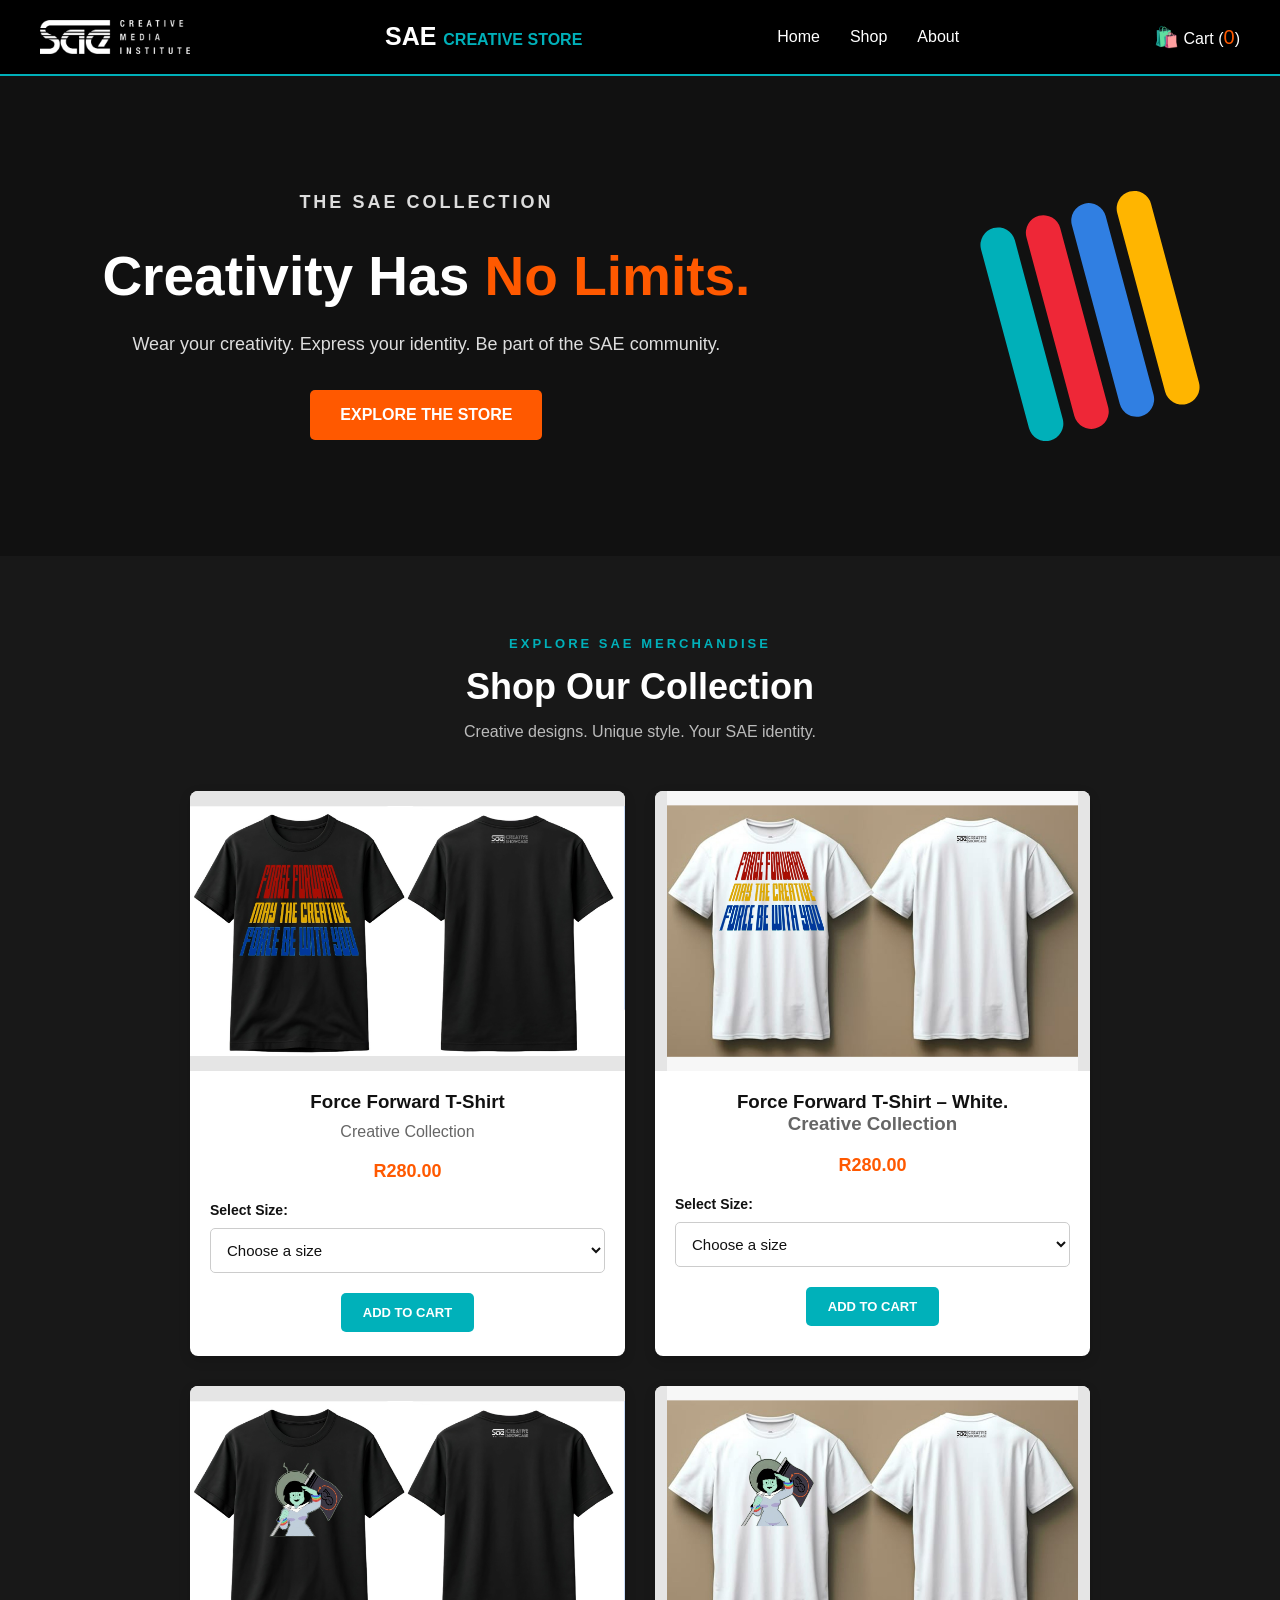
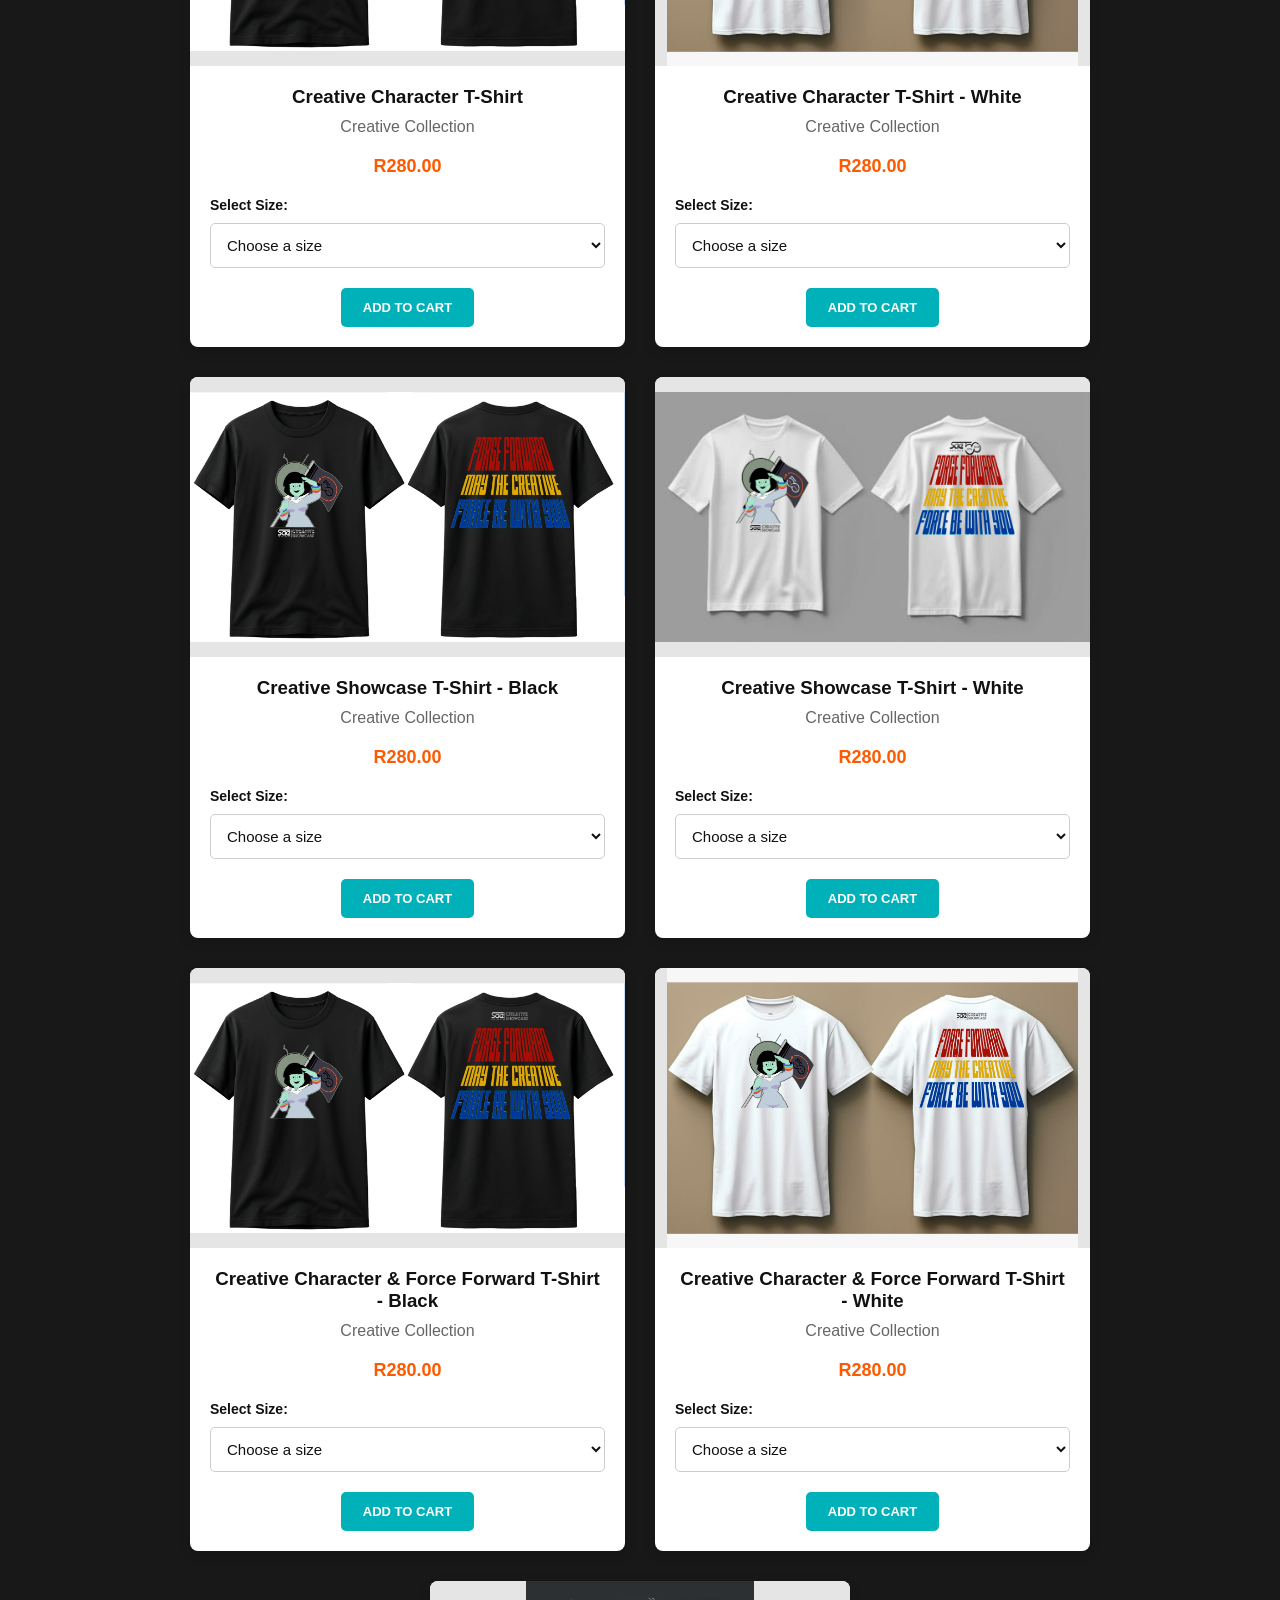
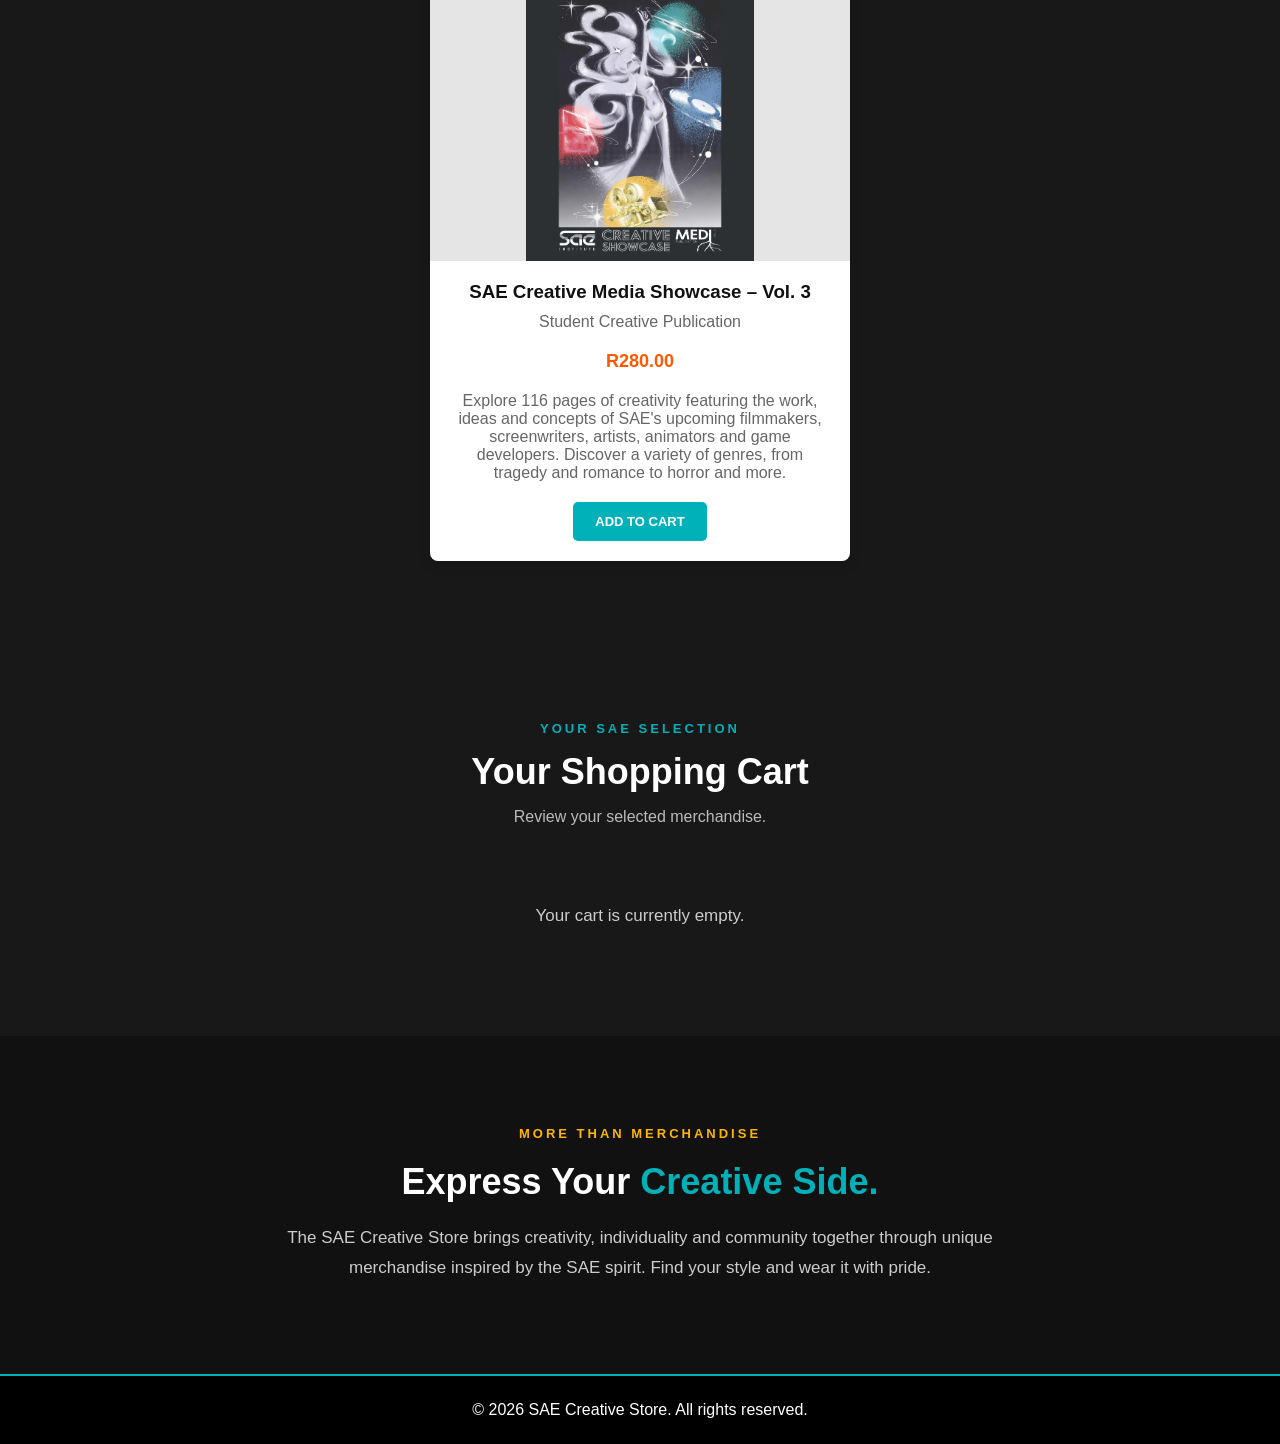
==== commit 43c2de3c: "Add SAE Creative Showcase publication" ====
--- a/index.html
+++ b/index.html
@@ -312,7 +312,12 @@
         <p>Student Creative Publication</p>
         <p class="product-price">R280.00</p>
 
-        <p>Discover the creative work of SAE students.</p>
+        <p>
+    Explore 116 pages of creativity featuring the work, ideas and concepts
+    of SAE's upcoming filmmakers, screenwriters, artists, animators and
+    game developers. Discover a variety of genres, from tragedy and
+    romance to horror and more.
+</p>
 
         <button class="product-button add-to-cart"
                 data-product="SAE Creative Media Showcase – Vol. 3"
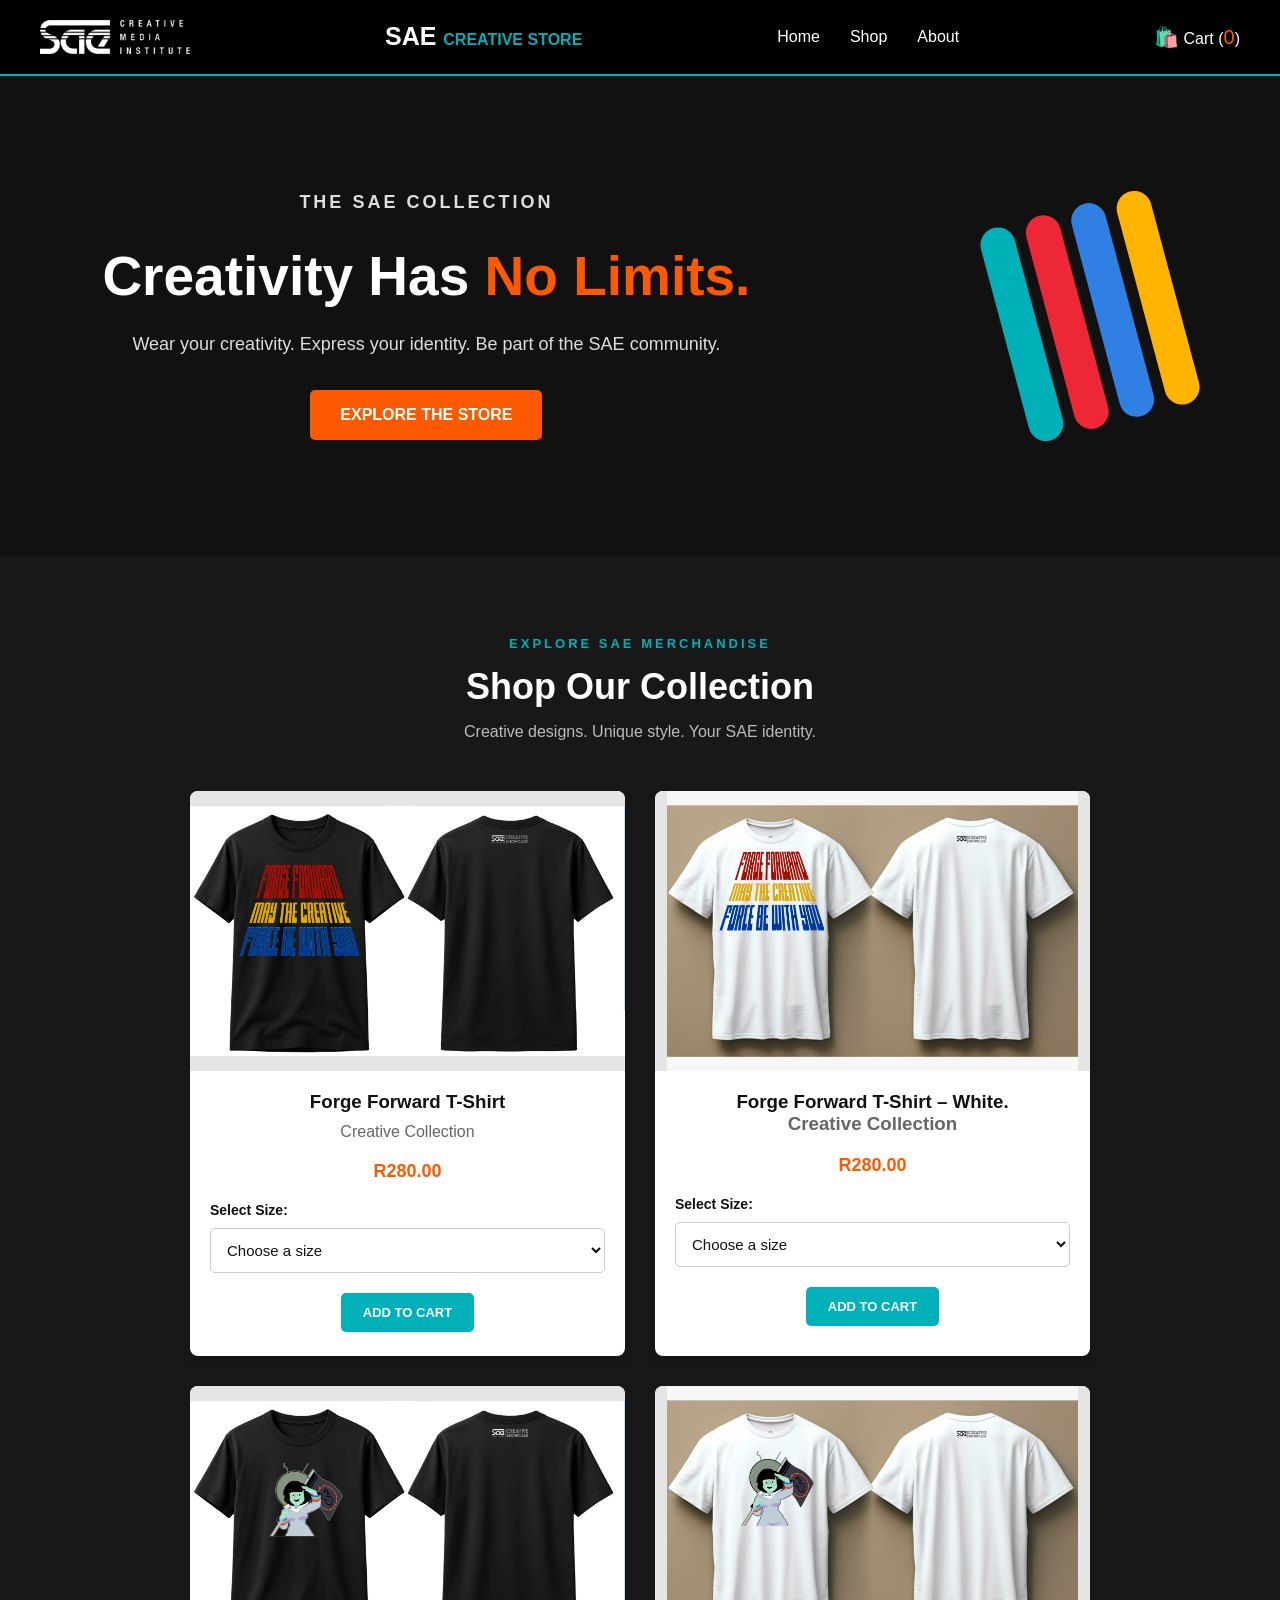
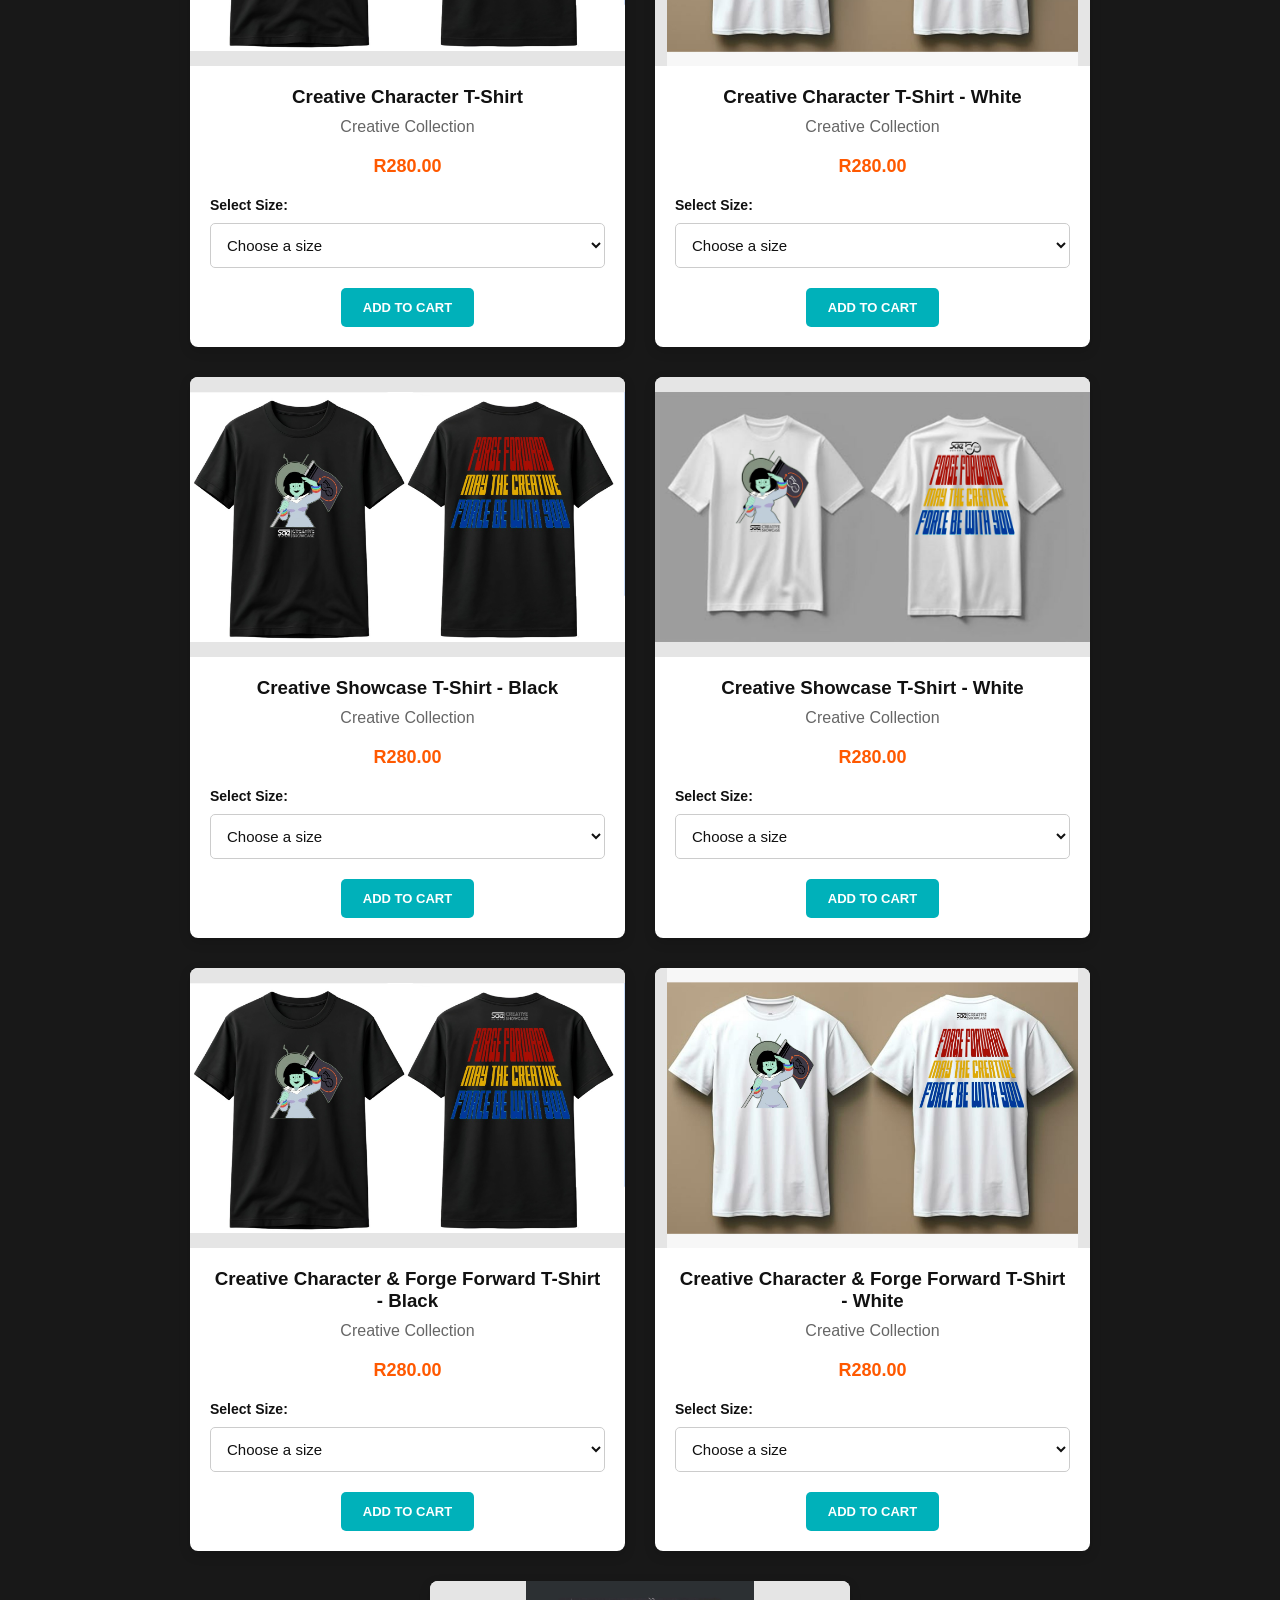
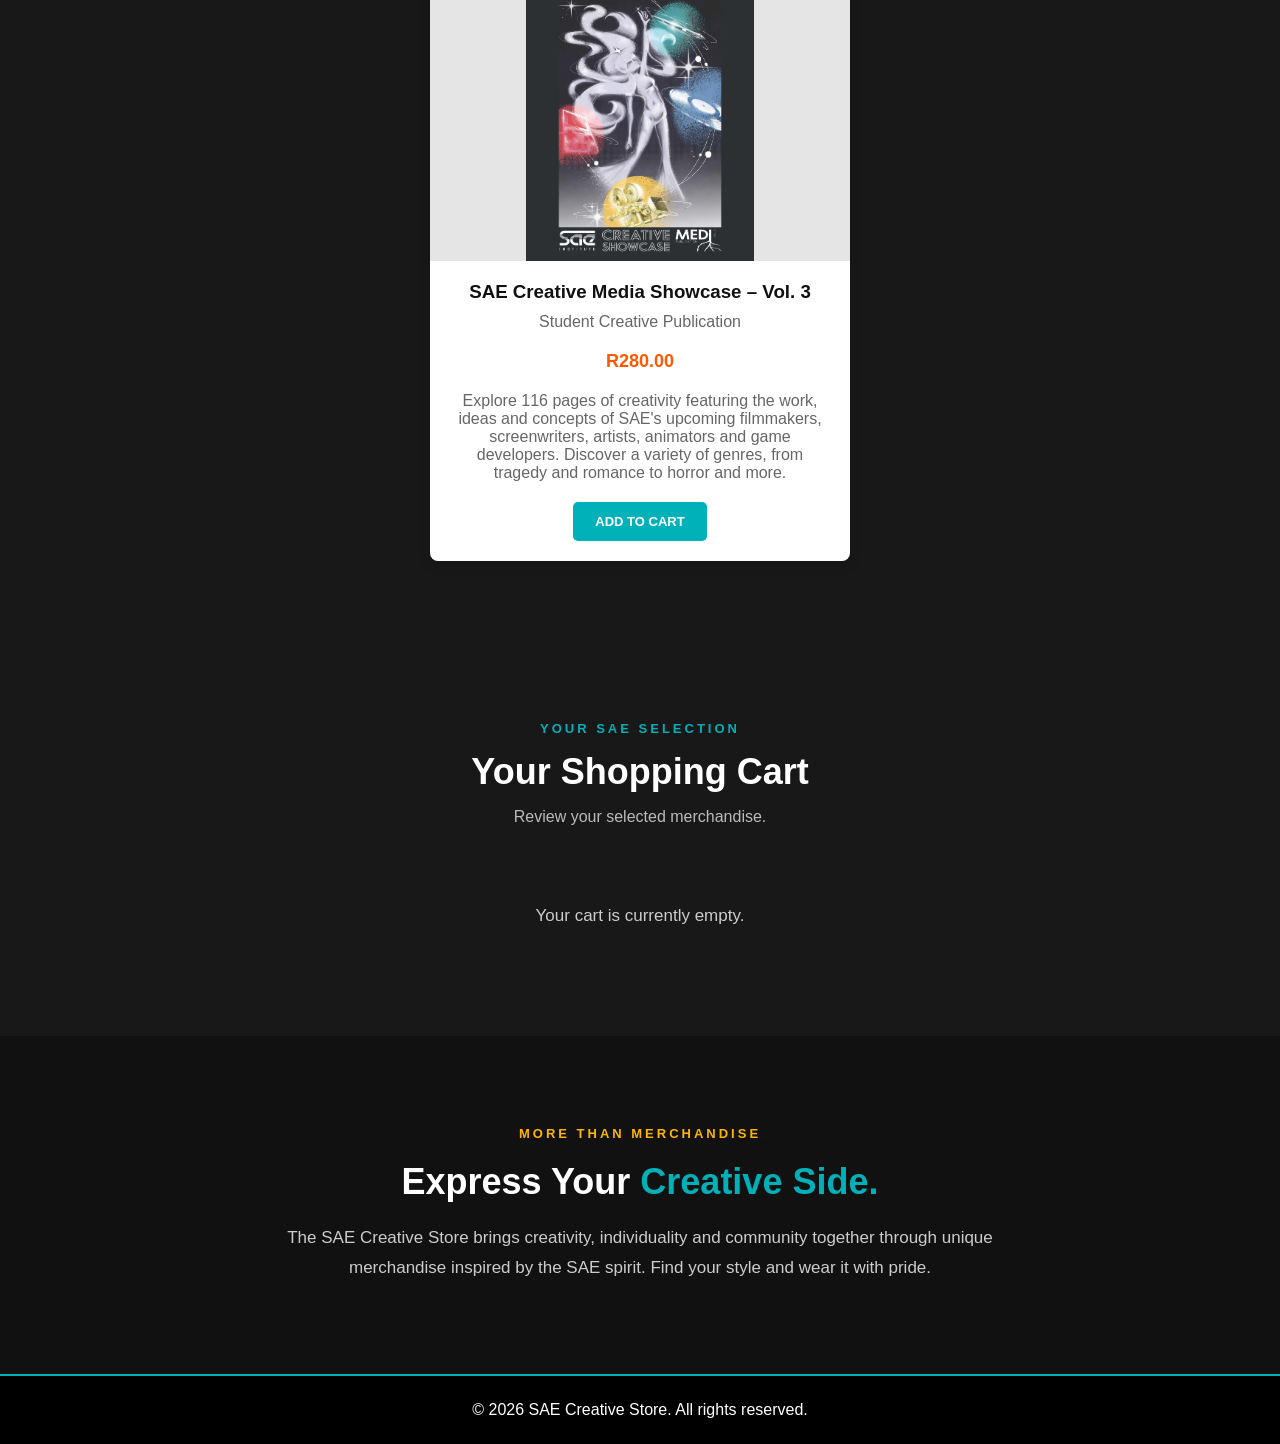
==== commit 2886315c: "Replaced force with forge" ====
--- a/index.html
+++ b/index.html
@@ -76,10 +76,10 @@
         <div class="product-card">
             <div class="product-image">
                 <img src="images/IMG-20261116-WA0070.jpg"
-            alt="SAE Force Forward T-shirt front and back">
-        </div>
-            <div class="product-info">
-                <h3>Force Forward T-Shirt</h3>
+            alt="SAE Forge Forward T-shirt front and back">
+        </div>
+            <div class="product-info">
+                <h3>Forge Forward T-Shirt</h3>
                 <p>Creative Collection</p>
                 <p class="product-price">R280.00</p>
                 
@@ -94,7 +94,7 @@
     <option value="XXL">XXL</option>
 </select>
 
-                <button class="product-button add-to-cart" data-product="Force Forward T-Shirt" data-price="280">
+                <button class="product-button add-to-cart" data-product="Forge Forward T-Shirt" data-price="280">
     ADD TO CART
 </button>
                 
@@ -105,11 +105,11 @@
         <div class="product-card">
             <div class="product-image">
                 <img src="images/force-forward-white.jpg"
-            alt="SAE Force Forward T-shirt white front and back">
-            </div>
-
-            <div class="product-info">
-                <h3>Force Forward T-Shirt – White.
+            alt="SAE Forge Forward T-shirt white front and back">
+            </div>
+
+            <div class="product-info">
+                <h3>Forge Forward T-Shirt – White.
                 <p>Creative Collection</p>
                 <p class="product-price">R280.00</p>
                 
@@ -125,7 +125,7 @@
 </select>
 
                <button class="product-button add-to-cart"
-    data-product="Force Forward T-Shirt - White"
+    data-product="Forge Forward T-Shirt - White"
     data-price="280">
     ADD TO CART
 </button>
@@ -248,10 +248,10 @@
           <div class="product-card">
            <div class="product-image">
              <img src="images/IMG-20261116-WA0071.jpg"
-     alt="SAE Creative Character and Force Forward T-shirt black front and back">
-            </div>
-            <div class="product-info">
-                <h3>Creative Character &amp; Force Forward T-Shirt - Black</h3>
+     alt="SAE Creative Character and Forge Forward T-shirt black front and back">
+            </div>
+            <div class="product-info">
+                <h3>Creative Character &amp; Forge Forward T-Shirt - Black</h3>
                 <p>Creative Collection</p>
                 <p class="product-price">R280.00</p>
               <label for="character-force-black-size">Select Size:</label>
@@ -265,7 +265,7 @@
     <option value="XXL">XXL</option>
 </select>
     <button class="product-button add-to-cart"
-    data-product="Creative Character & Force Forward T-Shirt - Black"
+    data-product="Creative Character & Forge Forward T-Shirt - Black"
     data-price="280">
     ADD TO CART
 </button>
@@ -276,10 +276,10 @@
         <div class="product-card">
            <div class="product-image">
              <img src="images/character-force-white.jpg"
-     alt="SAE Creative Character and Force Forward T-shirt white front and back">
-            </div>
-            <div class="product-info">
-               <h3>Creative Character &amp; Force Forward T-Shirt - White</h3>
+     alt="SAE Creative Character and Forge Forward T-shirt white front and back">
+            </div>
+            <div class="product-info">
+               <h3>Creative Character &amp; Forge Forward T-Shirt - White</h3>
                 <p>Creative Collection</p>
                 <p class="product-price">R280.00</p>
              <label for="character-force-white-size">Select Size:</label>
@@ -293,7 +293,7 @@
     <option value="XXL">XXL</option>
 </select>
     <button class="product-button add-to-cart"
-    data-product="Creative Character & Force Forward T-Shirt - White"
+    data-product="Creative Character & Forge Forward T-Shirt - White"
     data-price="280">
     ADD TO CART
 </button>
